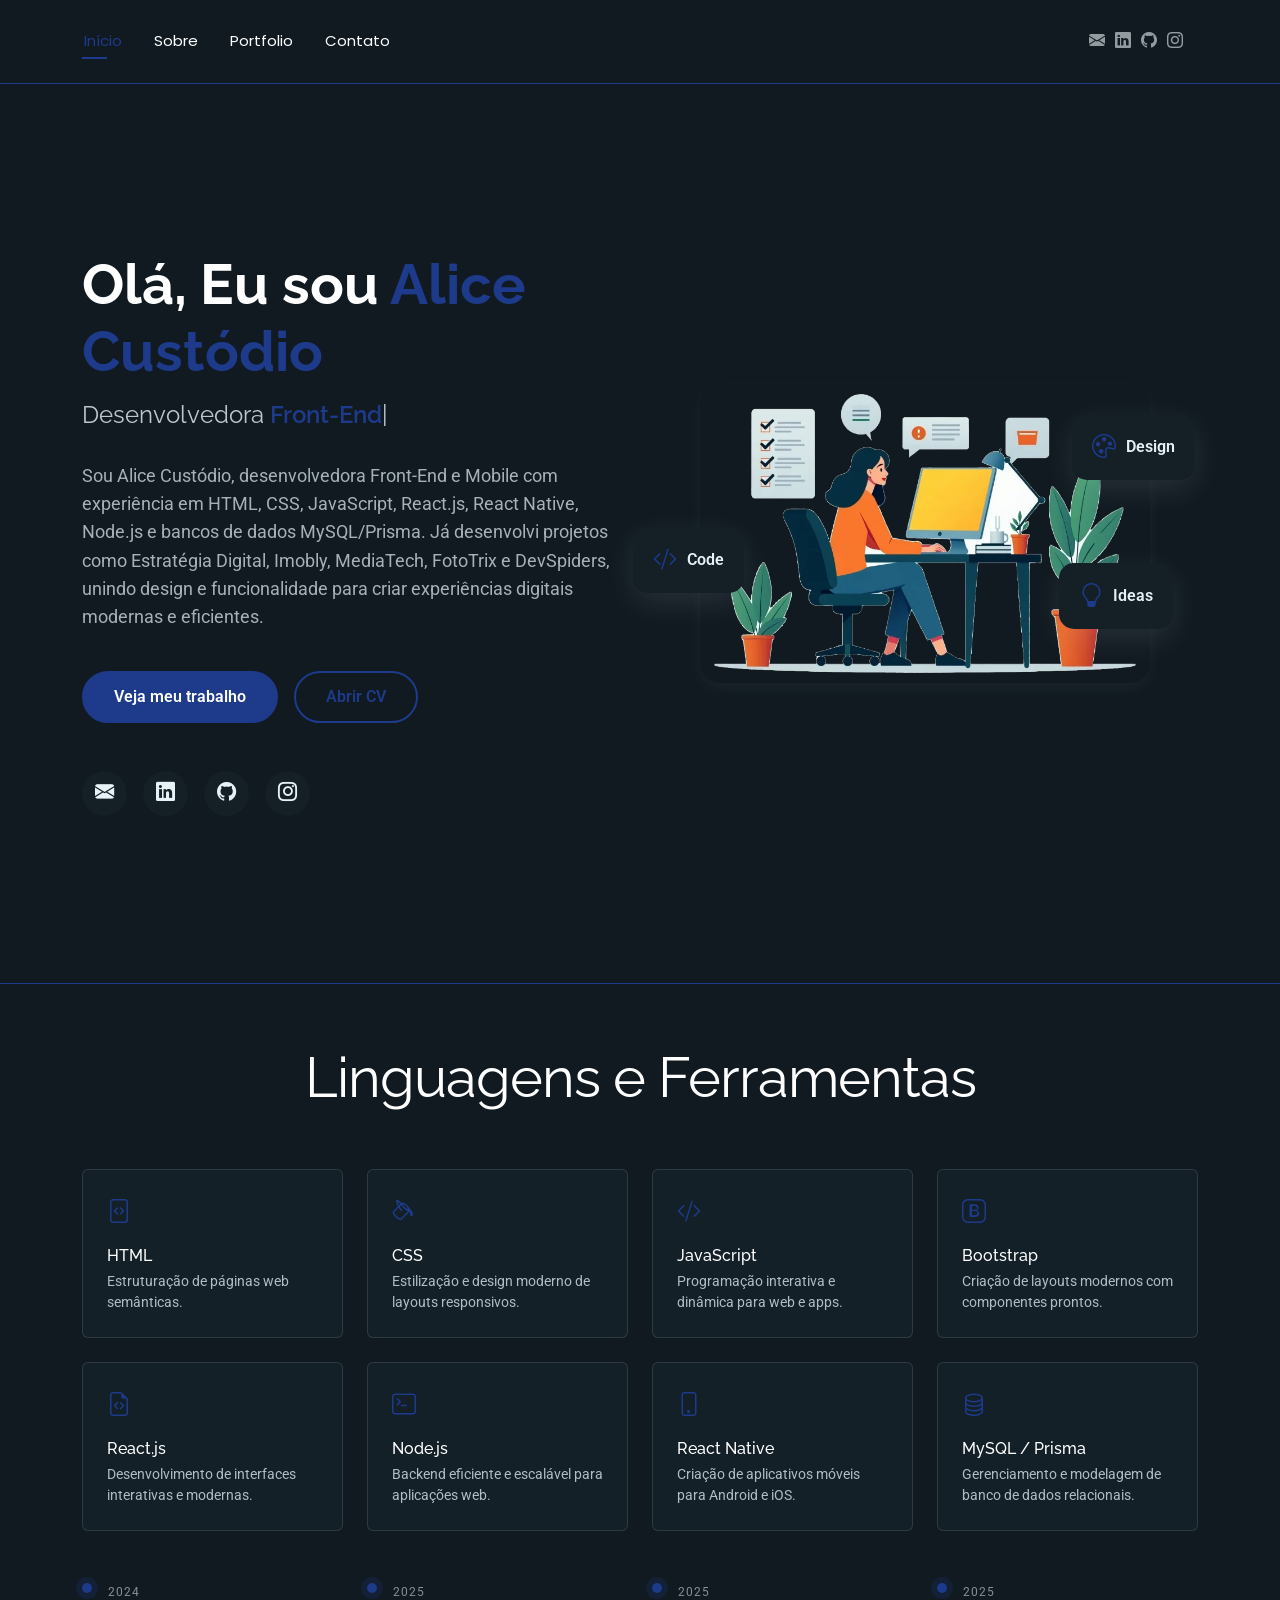
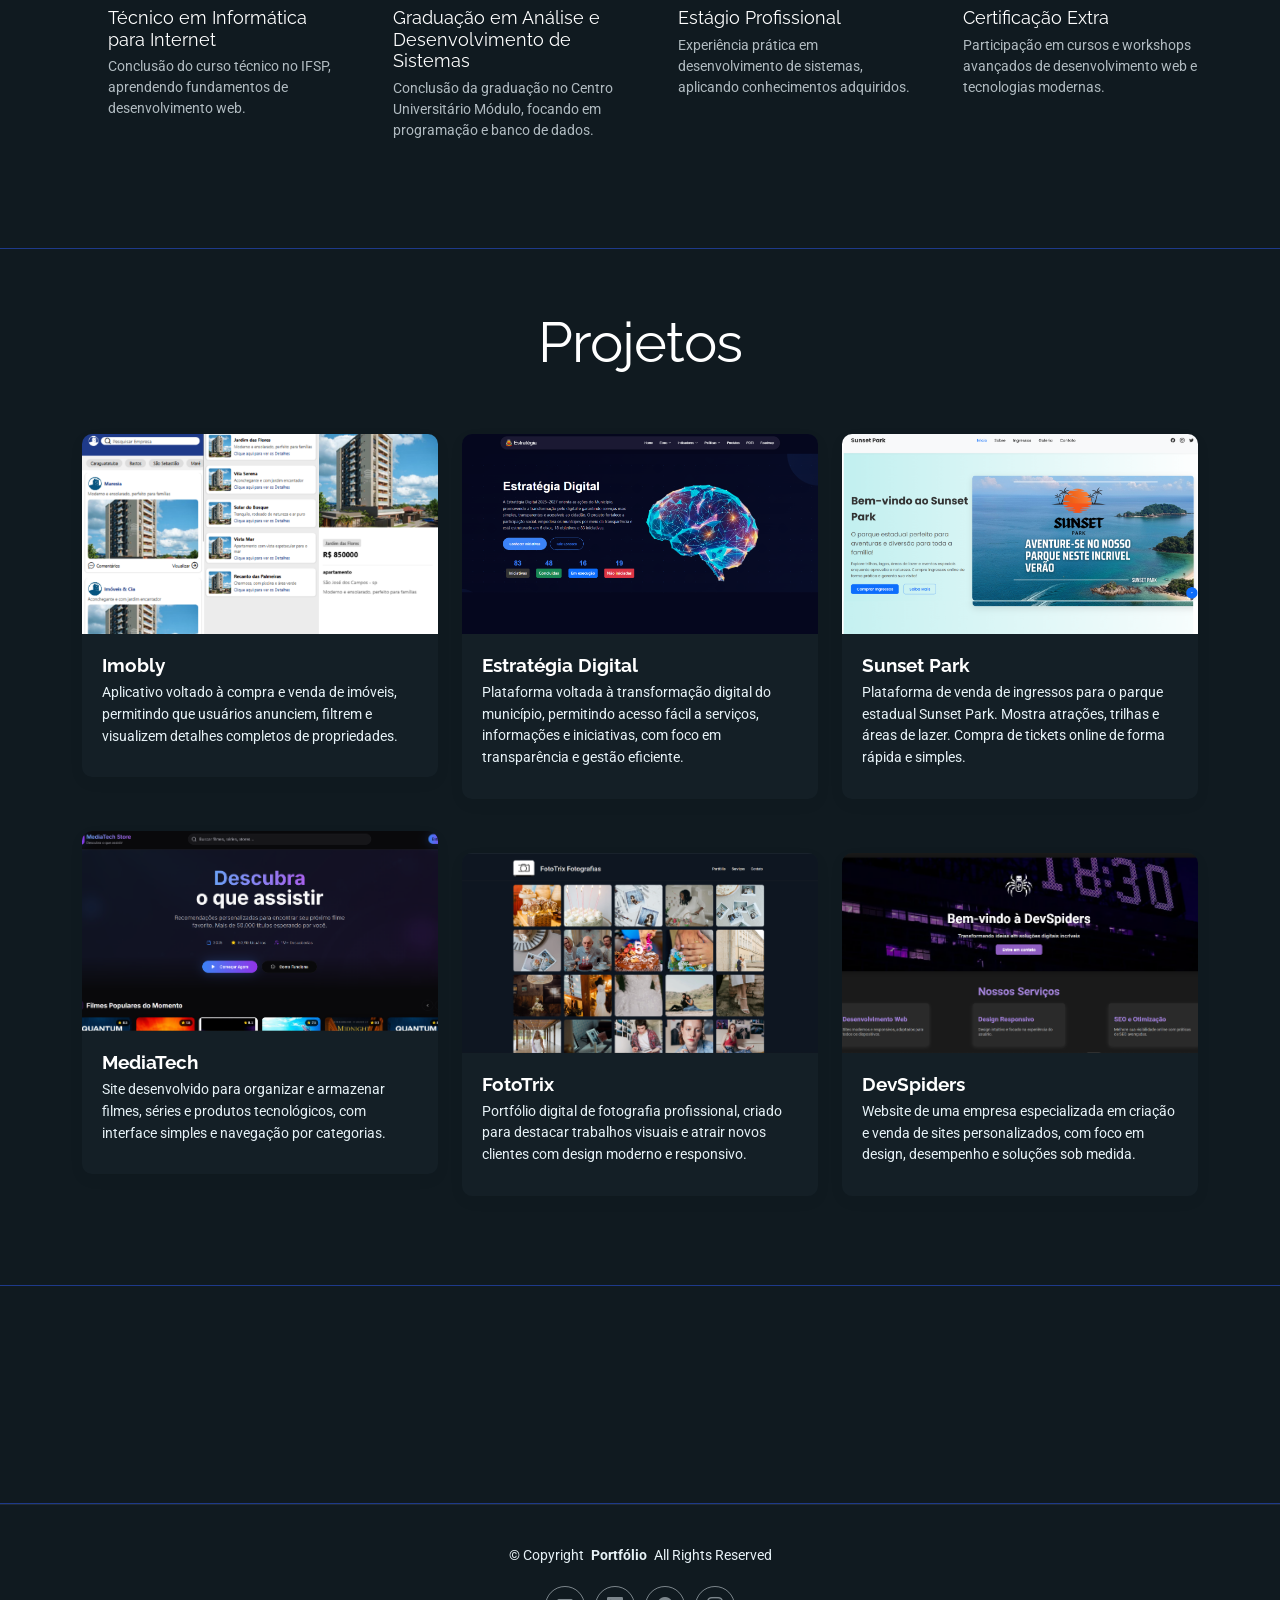
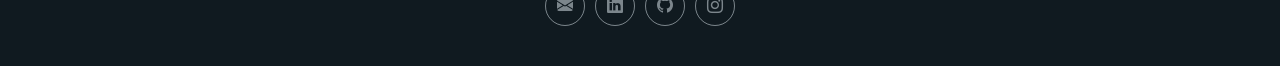
==== index.html @ 0952be9d "first commit portfolio" ====
<!DOCTYPE html>
<html lang="en">

<head>
  <meta charset="utf-8">
  <meta content="width=device-width, initial-scale=1.0" name="viewport">
  <title>Portfólio Alice</title>
  <meta name="description" content="">
  <meta name="keywords" content="">

  <!-- Favicons -->
  <link href="assets/img/favicon.png" rel="icon">

  <!-- Fonts -->
  <link href="https://fonts.googleapis.com" rel="preconnect">
  <link href="https://fonts.gstatic.com" rel="preconnect" crossorigin>
  <link
    href="https://fonts.googleapis.com/css2?family=Roboto:ital,wght@0,100;0,300;0,400;0,500;0,700;0,900;1,100;1,300;1,400;1,500;1,700;1,900&family=Poppins:ital,wght@0,100;0,200;0,300;0,400;0,500;0,600;0,700;0,800;0,900;1,100;1,200;1,300;1,400;1,500;1,600;1,700;1,800;1,900&family=Raleway:ital,wght@0,100;0,200;0,300;0,400;0,500;0,600;0,700;0,800;0,900;1,100;1,200;1,300;1,400;1,500;1,600;1,700;1,800;1,900&display=swap"
    rel="stylesheet">

  <!-- Vendor CSS Files -->
  <link href="assets/vendor/bootstrap/css/bootstrap.min.css" rel="stylesheet">
  <link href="assets/vendor/bootstrap-icons/bootstrap-icons.css" rel="stylesheet">
  <link href="assets/vendor/aos/aos.css" rel="stylesheet">
  <link href="assets/vendor/swiper/swiper-bundle.min.css" rel="stylesheet">
  <link href="assets/vendor/glightbox/css/glightbox.min.css" rel="stylesheet">

  <!-- Main CSS File -->
  <link href="assets/css/main.css" rel="stylesheet">
</head>

<body class="index-page">

  <header id="header" class="header d-flex align-items-center light-background sticky-top">
    <div class="container position-relative d-flex align-items-center justify-content-between">

      <!-- <a href="index.html" class="logo d-flex align-items-center me-auto me-xl-0">
      <img src="assets/img/favicon.png" alt="">
    </a> -->

      <nav id="navmenu" class="navmenu">
        <ul>
          <li><a href="#hero" class="active">Início</a></li>
          <li><a href="#about">Sobre</a></li>
          <li><a href="#portfolio">Portfolio</a></li>
          <li><a href="#contact">Contato</a></li>
        </ul>
        <i class="mobile-nav-toggle d-xl-none bi bi-list"></i>
      </nav>

      <div class="header-social-links">
        <a href="mailto:alicecustodio1908@gmail.com"><i class="bi bi-envelope-fill"></i></a>
        <a href="https://www.linkedin.com/in/alice-cust%C3%B3dio-79a3a3278/"><i class="bi bi-linkedin"></i></a>
        <a href="https://github.com/alicecustodiodecarvalho"><i class="bi bi-github"></i></a>
        <a href="#"><i class="bi bi-instagram"></i></a>
      </div>

    </div>
  </header>

  <main class="main">

    <!-- Hero Section -->
    <section id="hero" class="hero section">

      <div class="container" data-aos="fade-up" data-aos-delay="100">

        <div class="row gy-4 align-items-center">
          <div class="col-lg-6 order-2 order-lg-1">
            <div class="hero-content">
              <h1 data-aos="fade-up" data-aos-delay="200">Olá, Eu sou <span class="highlight">Alice Custódio</span></h1>
              <h2 data-aos="fade-up" data-aos-delay="300">Desenvolvedora <span class="typed"
                  data-typed-items="Front-End, Mobile, Web"></span></h2>
              <p data-aos="fade-up" data-aos-delay="400">Sou Alice Custódio, desenvolvedora Front-End e Mobile com experiência em HTML, CSS, JavaScript, React.js, React Native, Node.js e bancos de dados MySQL/Prisma. Já desenvolvi projetos como Estratégia Digital, Imobly, MediaTech, FotoTrix e DevSpiders, unindo design e funcionalidade para criar experiências digitais modernas e eficientes.</p>
              <div class="hero-actions" data-aos="fade-up" data-aos-delay="500">
                <a href="#portfolio" class="btn btn-primary">Veja meu trabalho</a>
                <a href="assets/files/Alice Custódio - CV .pdf" download class="btn btn-outline">Abrir CV</a>
              </div>
              <div class="social-links" data-aos="fade-up" data-aos-delay="600">
                <a href="mailto:alicecustodio1908@gmail.com"><i class="bi bi-envelope-fill"></i></a>
                <a href="https://www.linkedin.com/in/alice-cust%C3%B3dio-79a3a3278/"><i class="bi bi-linkedin"></i></a>
                <a href="https://github.com/alicecustodiodecarvalho"><i class="bi bi-github"></i></a>
                <a href="#"><i class="bi bi-instagram"></i></a>
              </div>
            </div>
          </div>
          <div class="col-lg-6 order-1 order-lg-2">
            <div class="hero-image" data-aos="zoom-in" data-aos-delay="300">
              <div class="image-wrapper">
                <img src="assets/img/profile/illustration-15.webp" alt="Sarah Mitchell" class="img-fluid">
                <div class="floating-elements">
                  <div class="floating-card design" data-aos="fade-left" data-aos-delay="700">
                    <i class="bi bi-palette"></i>
                    <span>Design</span>
                  </div>
                  <div class="floating-card code" data-aos="fade-right" data-aos-delay="800">
                    <i class="bi bi-code-slash"></i>
                    <span>Code</span>
                  </div>
                  <div class="floating-card creativity" data-aos="fade-up" data-aos-delay="900">
                    <i class="bi bi-lightbulb"></i>
                    <span>Ideas</span>
                  </div>
                </div>
              </div>
            </div>
          </div>
        </div>

      </div>

    </section>
    <!-- /Hero Section -->

    <!-- About Section -->
    <section id="about" class="about section">

      <!-- Section Title -->
      <div class="container section-title" data-aos="fade-up">
        <h2>Linguagens e Ferramentas</h2>
      </div><!-- End Section Title -->

      <div class="container" data-aos="fade-up" data-aos-delay="100">

        <!-- Skills Grid -->
        <div class="mb-5">
          <div class="row g-4">
            <!-- Card 1 -->
            <div class="col-6 col-md-4 col-lg-3" data-aos="fade-up" data-aos-delay="120">
              <div class="skill-item">
                <i class="bi bi-file-code"></i>
                <h3>HTML</h3>
                <p>Estruturação de páginas web semânticas.</p>
              </div>
            </div>
            <!-- Card 2 -->
            <div class="col-6 col-md-4 col-lg-3" data-aos="fade-up" data-aos-delay="180">
              <div class="skill-item">
                <i class="bi bi-paint-bucket"></i>
                <h3>CSS</h3>
                <p>Estilização e design moderno de layouts responsivos.</p>
              </div>
            </div>
            <!-- Card 3 -->
            <div class="col-6 col-md-4 col-lg-3" data-aos="fade-up" data-aos-delay="240">
              <div class="skill-item">
                <i class="bi bi-code-slash"></i>
                <h3>JavaScript</h3>
                <p>Programação interativa e dinâmica para web e apps.</p>
              </div>
            </div>
            <!-- Card 4 -->
            <div class="col-6 col-md-4 col-lg-3" data-aos="fade-up" data-aos-delay="300">
              <div class="skill-item">
                <i class="bi bi-bootstrap"></i>
                <h3>Bootstrap</h3>
                <p>Criação de layouts modernos com componentes prontos.</p>
              </div>
            </div>
            <!-- Card 5 -->
            <div class="col-6 col-md-4 col-lg-3" data-aos="fade-up" data-aos-delay="360">
              <div class="skill-item">
                <i class="bi bi-file-earmark-code"></i>
                <h3>React.js</h3>
                <p>Desenvolvimento de interfaces interativas e modernas.</p>
              </div>
            </div>
            <!-- Card 6 -->
            <div class="col-6 col-md-4 col-lg-3" data-aos="fade-up" data-aos-delay="420">
              <div class="skill-item">
                <i class="bi bi-terminal"></i>
                <h3>Node.js</h3>
                <p>Backend eficiente e escalável para aplicações web.</p>
              </div>
            </div>
            <!-- Card 7 -->
            <div class="col-6 col-md-4 col-lg-3" data-aos="fade-up" data-aos-delay="480">
              <div class="skill-item">
                <i class="bi bi-phone"></i>
                <h3>React Native</h3>
                <p>Criação de aplicativos móveis para Android e iOS.</p>
              </div>
            </div>
            <!-- Card 8 -->
            <div class="col-6 col-md-4 col-lg-3" data-aos="fade-up" data-aos-delay="540">
              <div class="skill-item">
                <i class="bi bi-database"></i>
                <h3>MySQL / Prisma</h3>
                <p>Gerenciamento e modelagem de banco de dados relacionais.</p>
              </div>
            </div>
          </div>
        </div>
        <!-- End Skills Grid -->

        <!-- Journey Timeline -->
        <div class="mb-5">
          <div class="row g-4">
            <div class="col-md-6 col-lg-3" data-aos="fade-up" data-aos-delay="120">
              <article class="timeline-item">
                <span class="dot"></span>
                <time>2024</time>
                <h4>Técnico em Informática para Internet</h4>
                <p>Conclusão do curso técnico no IFSP, aprendendo fundamentos de desenvolvimento web.</p>
              </article>
            </div>
            <div class="col-md-6 col-lg-3" data-aos="fade-up" data-aos-delay="180">
              <article class="timeline-item">
                <span class="dot"></span>
                <time>2025</time>
                <h4>Graduação em Análise e Desenvolvimento de Sistemas</h4>
                <p>Conclusão da graduação no Centro Universitário Módulo, focando em programação e banco de dados.</p>
              </article>
            </div>
            <div class="col-md-6 col-lg-3" data-aos="fade-up" data-aos-delay="240">
              <article class="timeline-item">
                <span class="dot"></span>
                <time>2025</time>
                <h4>Estágio Profissional</h4>
                <p>Experiência prática em desenvolvimento de sistemas, aplicando conhecimentos adquiridos.</p>
              </article>
            </div>
            <div class="col-md-6 col-lg-3" data-aos="fade-up" data-aos-delay="300">
              <article class="timeline-item">
                <span class="dot"></span>
                <time>2025</time>
                <h4>Certificação Extra</h4>
                <p>Participação em cursos e workshops avançados de desenvolvimento web e tecnologias modernas.</p>
              </article>
            </div>
          </div>
        </div>
        <!-- End Journey Timeline -->


      </div>

    </section>
    <!-- /About Section -->

    <!-- Portfolio Section -->
    <section id="portfolio" class="portfolio section">

      <!-- Section Title -->
      <div class="container section-title" data-aos="fade-up">
        <h2>Projetos</h2>
      </div>
      <!-- End Section Title -->

      <div class="container" data-aos="fade-up" data-aos-delay="100">

        <div class="isotope-layout" data-default-filter="*" data-layout="masonry" data-sort="original-order">

          <div class="row gy-4 isotope-container" data-aos="fade-up" data-aos-delay="300">
            <div class="col-lg-4 col-md-6 portfolio-item isotope-item filter-strategy">
              <div class="portfolio-card">
                <div class="portfolio-img">
                  <img src="assets/img/projeto1/home2.png" alt="Portfolio Item" class="img-fluid">
                  <div class="portfolio-overlay">

                    <a href="assets/img/projeto1/home.png" class="glightbox portfolio-lightbox" data-gallery="projeto-1">
                      <i class="bi bi-plus"></i>
                    </a>

                    <a href="assets/img/projeto1/catalogo.png" class="glightbox portfolio-lightbox" data-gallery="projeto-1"></a>
                    <a href="assets/img/projeto1/pesquisar-empresa.png" class="glightbox portfolio-lightbox" data-gallery="projeto-1"></a>
                    <a href="assets/img/projeto1/comentarios.png" class="glightbox portfolio-lightbox" data-gallery="projeto-1"></a>
                    <a href="assets/img/projeto1/coments.png" class="glightbox portfolio-lightbox" data-gallery="projeto-1"></a>
                    <a href="assets/img/projeto1/detalhes-do-imovel.png" class="glightbox portfolio-lightbox" data-gallery="projeto-1"></a>
                    <a href="assets/img/projeto1/editar-dados.png" class="glightbox portfolio-lightbox" data-gallery="projeto-1"></a>
                    <a href="assets/img/projeto1/falar-com-a-empresa.png" class="glightbox portfolio-lightbox" data-gallery="projeto-1"></a>
                    <a href="assets/img/projeto1/imoveis-da-empresa.png" class="glightbox portfolio-lightbox" data-gallery="projeto-1"></a>
                    <a href="assets/img/projeto1/perfil.png" class="glightbox portfolio-lightbox" data-gallery="projeto-1"></a>

                    <a href="https://github.com/CarlosViniciusSantos/imobly" class="portfolio-details-link" target="_blank"><i class="bi bi-link"></i></a>
                  </div>
                </div>
                <div class="portfolio-info">
                  <h4>Imobly</h4>
                  <p>Aplicativo voltado à compra e venda de imóveis, permitindo que usuários anunciem, filtrem e visualizem detalhes completos de propriedades.</p>
                </div>
              </div>
            </div>

            <div class="col-lg-4 col-md-6 portfolio-item isotope-item filter-finance">
              <div class="portfolio-card">
                <div class="portfolio-img">
                  <img src="assets/img/projeto2/estrategia.png" alt="Portfolio Item" class="img-fluid">
                  <div class="portfolio-overlay">

                    <a href="assets/img/projeto2/estrategia.png" class="glightbox portfolio-lightbox" data-gallery="projeto-2"><i class="bi bi-plus"></i></a>

                    <a href="assets/img/projeto2/estrategia1.png" class="glightbox portfolio-lightbox" data-gallery="projeto-2"></a>
                    <a href="assets/img/projeto2/estrategia2.png" class="glightbox portfolio-lightbox" data-gallery="projeto-2"></a>
                    <a href="assets/img/projeto2/estrategia3.png" class="glightbox portfolio-lightbox" data-gallery="projeto-2"></a>
                    <a href="assets/img/projeto2/estrategia4.png" class="glightbox portfolio-lightbox" data-gallery="projeto-2"></a>
                    <a href="assets/img/projeto2/estrategia5.png" class="glightbox portfolio-lightbox" data-gallery="projeto-2"></a>
                    <a href="assets/img/projeto2/estrategia6.png" class="glightbox portfolio-lightbox" data-gallery="projeto-2"></a>

                    <a href="#" class="portfolio-details-link"><i class="bi bi-link"></i></a>
                  </div>
                </div>
                <div class="portfolio-info">
                  <h4>Estratégia Digital</h4>
                  <p>Plataforma voltada à transformação digital do município, permitindo acesso fácil a serviços, informações e iniciativas, com foco em transparência e gestão eficiente.</p>
                </div>
              </div>
            </div>

            <div class="col-lg-4 col-md-6 portfolio-item isotope-item filter-finance">
              <div class="portfolio-card">
                <div class="portfolio-img">
                  <img src="assets/img/projeto6/sunset.PNG" alt="Portfolio Item" class="img-fluid">
                  <div class="portfolio-overlay">

                    <a href="assets/img/projeto6/sunset.PNG" class="glightbox portfolio-lightbox" data-gallery="projeto-6"><i class="bi bi-plus"></i></a>

                    <a href="assets/img/projeto6/sunset1.PNG" class="glightbox portfolio-lightbox" data-gallery="projeto-6"></a>
                    <a href="assets/img/projeto6/sunset2.PNG" class="glightbox portfolio-lightbox" data-gallery="projeto-6"></a>
                    <a href="assets/img/projeto6/sunset3.PNG" class="glightbox portfolio-lightbox" data-gallery="projeto-6"></a>
                    <a href="assets/img/projeto6/sunset4.PNG" class="glightbox portfolio-lightbox" data-gallery="projeto-6"></a>
                      
                    <a href="https://alicecustodiodecarvalho.github.io/sunset-park/" class="portfolio-details-link" target="_blank"><i class="bi bi-link"></i></a>
                  </div>
                </div>
                <div class="portfolio-info">
                  <h4>Sunset Park</h4>
                  <p>Plataforma de venda de ingressos para o parque estadual Sunset Park. Mostra atrações, trilhas e áreas de lazer. Compra de tickets online de forma rápida e simples.</p>
                </div>
              </div>
            </div>

            <div class="col-lg-4 col-md-6 portfolio-item isotope-item filter-operations">
              <div class="portfolio-card">
                <div class="portfolio-img">
                  <img src="assets/img/projeto3/mediatech.png" alt="Portfolio Item" class="img-fluid">
                  <div class="portfolio-overlay">

                    <a href="assets/img/projeto3/mediatech.png" class="glightbox portfolio-lightbox"
                      data-gallery="projeto-3"><i class="bi bi-plus"></i></a>

                    <a href="assets/img/projeto3/mediatech1.png" class="glightbox portfolio-lightbox" data-gallery="projeto-3"></a>
                    <a href="assets/img/projeto3/mediatech2.png" class="glightbox portfolio-lightbox" data-gallery="projeto-3"></a>
                    <a href="assets/img/projeto3/mediatech3.png" class="glightbox portfolio-lightbox" data-gallery="projeto-3"></a>

                    <a href="https://github.com/MediaTech-Proj/PROJETO-_CSM" class="portfolio-details-link" target="_blank"><i class="bi bi-link"></i></a>
                  </div>
                </div>
                <div class="portfolio-info">
                  <h4>MediaTech</h4>
                  <p>Site desenvolvido para organizar e armazenar filmes, séries e produtos tecnológicos, com interface simples e navegação por categorias.</p>
                </div>
              </div>
            </div>

            <div class="col-lg-4 col-md-6 portfolio-item isotope-item filter-technology">
              <div class="portfolio-card">
                <div class="portfolio-img">
                  <img src="assets/img/projeto4/fototrix.png" alt="Portfolio Item" class="img-fluid">
                  <div class="portfolio-overlay">

                    <a href="assets/img/projeto4/fototrix.png" class="glightbox portfolio-lightbox"
                      data-gallery="projeto-4"><i class="bi bi-plus"></i></a>

                    <a href="assets/img/projeto4/fototrix1.png" class="glightbox portfolio-lightbox" data-gallery="projeto-4"></a>
                    <a href="assets/img/projeto4/fototrix2.png" class="glightbox portfolio-lightbox" data-gallery="projeto-4"></a>
                    <a href="assets/img/projeto4/fototrix3.png" class="glightbox portfolio-lightbox" data-gallery="projeto-4"></a>
                    <a href="assets/img/projeto4/fototrix4.png" class="glightbox portfolio-lightbox" data-gallery="projeto-4"></a>
                    <a href="assets/img/projeto4/fototrix5.png" class="glightbox portfolio-lightbox" data-gallery="projeto-4"></a>

                    <a href="https://alicecustodiodecarvalho.github.io/fotoTrix-portfolio/" class="portfolio-details-link" target="_blank">
                      <i class="bi bi-link"></i>
                    </a>
                  </div>
                </div>
                <div class="portfolio-info">
                  <h4>FotoTrix</h4>
                  <p>Portfólio digital de fotografia profissional, criado para destacar trabalhos visuais e atrair novos clientes com design moderno e responsivo.</p>
                </div>
              </div>
            </div>

            <div class="col-lg-4 col-md-6 portfolio-item isotope-item filter-strategy">
              <div class="portfolio-card">
                <div class="portfolio-img">
                  <img src="assets/img/projeto5/devspiders.png" alt="Portfolio Item" class="img-fluid">
                  <div class="portfolio-overlay">

                    <a href="assets/img/projeto5/devspiders.png" class="glightbox portfolio-lightbox" data-gallery="projeto-5"><i class="bi bi-plus"></i></a>

                    <a href="assets/img/projeto5/devspiders1.png" class="glightbox portfolio-lightbox" data-gallery="projeto-5"></a>
                    <a href="assets/img/projeto5/devspiders2.png" class="glightbox portfolio-lightbox" data-gallery="projeto-5"></a>
                    <a href="assets/img/projeto5/devspiders3.png" class="glightbox portfolio-lightbox" data-gallery="projeto-5"></a>

                    <a href="https://devspiders.netlify.app/" class="portfolio-details-link" target="_blank"><i class="bi bi-link"></i></a>
                  </div>
                </div>
                <div class="portfolio-info">
                  <h4>DevSpiders</h4>
                  <p>Website de uma empresa especializada em criação e venda de sites personalizados, com foco em design, desempenho e soluções sob medida.</p>
                </div>
              </div>
            </div>
            
          </div>
          <!-- End Portfolio Items Container -->

        </div>

      </div>

    </section>
    <!-- /Portfolio Section -->

    <!-- Contact Section -->
    <section id="contact" class="contact section">
      <div class="container text-center" data-aos="fade-up">
        <h2>Contato</h2>
        <div class="contact-line mt-4">
          <a href="mailto:alicecustodio1908@gmail.com" class="contact-item">
            <i class="bi bi-envelope"></i> alicecustodio1908@gmail.com
          </a>
          <a href="https://www.linkedin.com/in/alice-cust%C3%B3dio-79a3a3278/" target="_blank" class="contact-item">
            <i class="bi bi-linkedin"></i> Alice Custódio
          </a>
          <a href="https://github.com/alicecustodiodecarvalho" target="_blank" class="contact-item">
            <i class="bi bi-github"></i> alicecustodiodecarvalho
          </a>
        </div>
      </div>
    </section>

  </main>

  <footer id="footer" class="footer">

    <div class="container">
      <div class="copyright text-center ">
        <p>© <span>Copyright</span> <strong class="px-1 sitename">Portfólio</strong> <span>All Rights Reserved<br></span>
        </p>
      </div>
      <div class="social-links d-flex justify-content-center">
        <a href="mailto:alicecustodio1908@gmail.com"><i class="bi bi-envelope-fill"></i></a>
        <a href="https://www.linkedin.com/in/alice-cust%C3%B3dio-79a3a3278/"><i class="bi bi-linkedin"></i></a>
        <a href="https://github.com/alicecustodiodecarvalho"><i class="bi bi-github"></i></a>
        <a href="#"><i class="bi bi-instagram"></i></a>
      </div>
    </div>

  </footer>

  <!-- Scroll Top -->
  <a href="#" id="scroll-top" class="scroll-top d-flex align-items-center justify-content-center"><i
      class="bi bi-arrow-up-short"></i></a>

  <!-- Preloader -->
  <div id="preloader"></div>

  <!-- Vendor JS Files -->
  <script src="assets/vendor/bootstrap/js/bootstrap.bundle.min.js"></script>
  <script src="assets/vendor/php-email-form/validate.js"></script>
  <script src="assets/vendor/aos/aos.js"></script>
  <script src="assets/vendor/typed.js/typed.umd.js"></script>
  <script src="assets/vendor/waypoints/noframework.waypoints.js"></script>
  <script src="assets/vendor/purecounter/purecounter_vanilla.js"></script>
  <script src="assets/vendor/swiper/swiper-bundle.min.js"></script>
  <script src="assets/vendor/imagesloaded/imagesloaded.pkgd.min.js"></script>
  <script src="assets/vendor/isotope-layout/isotope.pkgd.min.js"></script>
  <script src="assets/vendor/glightbox/js/glightbox.min.js"></script>

  <!-- Main JS File -->
  <script src="assets/js/main.js"></script>

</body>

</html>
---- assets/css/main.css ----
/* Fonts */
:root {
  --default-font: "Roboto",  system-ui, -apple-system, "Segoe UI", Roboto, "Helvetica Neue", Arial, "Noto Sans", "Liberation Sans", sans-serif, "Apple Color Emoji", "Segoe UI Emoji", "Segoe UI Symbol", "Noto Color Emoji";
  --heading-font: "Raleway",  sans-serif;
  --nav-font: "Poppins",  sans-serif;
}

/* Global Colors - The following color variables are used throughout the website. Updating them here will change the color scheme of the entire website */
:root { 
  --background-color: #101a20; /* Background color for the entire website, including individual sections */
  --default-color: #e7f2f7; /* Default color used for the majority of the text content across the entire website */
  --heading-color: #ffffff; /* Color for headings, subheadings and title throughout the website */
  --accent-color: #1E3A8A; /* Accent color that represents your brand on the website. It's used for buttons, links, and other elements that need to stand out */
  --surface-color: #141f26; /* The surface color is used as a background of boxed elements within sections, such as cards, icon boxes, or other elements that require a visual separation from the global background. */
  --contrast-color: #ffffff; /* Contrast color for text, ensuring readability against backgrounds of accent, heading, or default colors. */
}

/* Nav Menu Colors - The following color variables are used specifically for the navigation menu. They are separate from the global colors to allow for more customization options */
:root {
  --nav-color: #ffffff;  /* The default color of the main navmenu links */
  --nav-hover-color: #1E3A8A; /* Applied to main navmenu links when they are hovered over or active */
  --nav-mobile-background-color: #213642; /* Used as the background color for mobile navigation menu */
  --nav-dropdown-background-color: #051117; /* Used as the background color for dropdown items that appear when hovering over primary navigation items */
  --nav-dropdown-color: #e7f2f7; /* Used for navigation links of the dropdown items in the navigation menu. */
  --nav-dropdown-hover-color: #1E3A8A; /* Similar to --nav-hover-color, this color is applied to dropdown navigation links when they are hovered over. */
}

/* Color Presets - These classes override global colors when applied to any section or element, providing reuse of the sam color scheme. */

.light-background {
  --background-color: #142027;
  --surface-color: #325264;
}

.dark-background {
  --background-color: #0b1419;
  --default-color: #ffffff;
  --heading-color: #ffffff;
  --surface-color: #252525;
  --contrast-color: #ffffff;
}

/* Smooth scroll */
:root {
  scroll-behavior: smooth;
}

/*--------------------------------------------------------------
# General Styling & Shared Classes
--------------------------------------------------------------*/
body {
  color: var(--default-color);
  background-color: var(--background-color);
  font-family: var(--default-font);
}

a {
  color: var(--accent-color);
  text-decoration: none;
  transition: 0.3s;
}

a:hover {
  color: color-mix(in srgb, var(--accent-color), transparent 25%);
  text-decoration: none;
}

h1,
h2,
h3,
h4,
h5,
h6 {
  color: var(--heading-color);
  font-family: var(--heading-font);
}

/* PHP Email Form Messages
------------------------------*/
.php-email-form .error-message {
  display: none;
  background: #df1529;
  color: #ffffff;
  text-align: left;
  padding: 15px;
  margin-bottom: 24px;
  font-weight: 600;
}

.php-email-form .sent-message {
  display: none;
  color: #ffffff;
  background: #059652;
  text-align: center;
  padding: 15px;
  margin-bottom: 24px;
  font-weight: 600;
}

.php-email-form .loading {
  display: none;
  background: var(--surface-color);
  text-align: center;
  padding: 15px;
  margin-bottom: 24px;
}

.php-email-form .loading:before {
  content: "";
  display: inline-block;
  border-radius: 50%;
  width: 24px;
  height: 24px;
  margin: 0 10px -6px 0;
  border: 3px solid var(--accent-color);
  border-top-color: var(--surface-color);
  animation: php-email-form-loading 1s linear infinite;
}

@keyframes php-email-form-loading {
  0% {
    transform: rotate(0deg);
  }

  100% {
    transform: rotate(360deg);
  }
}

/*--------------------------------------------------------------
# Global Header
--------------------------------------------------------------*/
.header {
  --background-color: rgba(255, 255, 255, 0);
  color: var(--default-color);
  background-color: var(--background-color);
  padding: 15px 0;
  transition: all 0.5s;
  z-index: 997;
  border-bottom: 1px solid #1E3A8A;
}

.header .logo {
  line-height: 1;
}

.header .logo img {
  max-height: 36px;
  margin-right: 8px;
}

.header .logo h1 {
  font-size: 32px;
  margin: 0;
  font-weight: 400;
  color: var(--heading-color);
}

.header .header-social-links {
  padding-right: 15px;
}

.header .header-social-links a {
  color: color-mix(in srgb, var(--default-color), transparent 40%);
  padding-left: 6px;
  display: inline-block;
  transition: 0.3s;
  font-size: 16px;
}

.header .header-social-links a:hover {
  color: var(--default-color);
}

.header .header-social-links a i {
  line-height: 0px;
}

@media (max-width: 1200px) {
  .header .logo {
    order: 1;
  }

  .header .header-social-links {
    order: 2;
  }

  .header .navmenu {
    order: 3;
  }
}

/* Global Header on Scroll
------------------------------*/
.scrolled .header {
  --background-color: rgba(16, 26, 32, 0.9);
}

/*--------------------------------------------------------------
# Navigation Menu
--------------------------------------------------------------*/
/* Desktop Navigation */
@media (min-width: 1200px) {
  .navmenu {
    padding: 0;
  }

  .navmenu ul {
    margin: 0;
    padding: 0;
    display: flex;
    list-style: none;
    align-items: center;
  }

  .navmenu li {
    position: relative;
  }

  .navmenu>ul>li {
    white-space: nowrap;
    padding: 15px 28px 15px 0;
  }

  .navmenu>ul>li:last-child {
    padding-right: 0;
  }

  .navmenu a,
  .navmenu a:focus {
    color: var(--nav-color);
    font-size: 15px;
    padding: 0 2px;
    font-family: var(--nav-font);
    font-weight: 400;
    display: flex;
    align-items: center;
    justify-content: space-between;
    white-space: nowrap;
    transition: 0.3s;
    position: relative;
  }

  .navmenu a i,
  .navmenu a:focus i {
    font-size: 12px;
    line-height: 0;
    margin-left: 5px;
    transition: 0.3s;
  }

  .navmenu>ul>li>a:before {
    content: "";
    position: absolute;
    height: 2px;
    bottom: -6px;
    left: 0;
    background-color: var(--nav-hover-color);
    visibility: hidden;
    width: 0px;
    transition: all 0.3s ease-in-out 0s;
  }

  .navmenu a:hover:before,
  .navmenu li:hover>a:before,
  .navmenu .active:before {
    visibility: visible;
    width: 25px;
  }

  .navmenu li:hover>a,
  .navmenu .active,
  .navmenu .active:focus {
    color: var(--nav-hover-color);
  }

  
}

/* Mobile Navigation */
@media (max-width: 1199px) {
  .mobile-nav-toggle {
    color: var(--nav-color);
    font-size: 28px;
    line-height: 0;
    margin-right: 10px;
    cursor: pointer;
    transition: color 0.3s;
  }

  .navmenu {
    padding: 0;
    z-index: 9997;
  }

  .navmenu ul {
    display: none;
    list-style: none;
    position: absolute;
    inset: 60px 20px 20px 20px;
    padding: 10px 0;
    margin: 0;
    border-radius: 6px;
    background-color: var(--nav-mobile-background-color);
    border: 1px solid color-mix(in srgb, var(--default-color), transparent 90%);
    box-shadow: none;
    overflow-y: auto;
    transition: 0.3s;
    z-index: 9998;
  }

  .navmenu a,
  .navmenu a:focus {
    color: var(--nav-dropdown-color);
    padding: 10px 20px;
    font-family: var(--nav-font);
    font-size: 17px;
    font-weight: 500;
    display: flex;
    align-items: center;
    justify-content: space-between;
    white-space: nowrap;
    transition: 0.3s;
  }

  .navmenu a i,
  .navmenu a:focus i {
    font-size: 12px;
    line-height: 0;
    margin-left: 5px;
    width: 30px;
    height: 30px;
    display: flex;
    align-items: center;
    justify-content: center;
    border-radius: 50%;
    transition: 0.3s;
    background-color: color-mix(in srgb, var(--accent-color), transparent 90%);
  }

  .navmenu a i:hover,
  .navmenu a:focus i:hover {
    background-color: var(--accent-color);
    color: var(--contrast-color);
  }

  .navmenu a:hover,
  .navmenu .active,
  .navmenu .active:focus {
    color: var(--nav-dropdown-hover-color);
  }

  .navmenu .active i,
  .navmenu .active:focus i {
    background-color: var(--accent-color);
    color: var(--contrast-color);
    transform: rotate(180deg);
  }

  .navmenu .dropdown ul {
    position: static;
    display: none;
    z-index: 99;
    padding: 10px 0;
    margin: 10px 20px;
    background-color: var(--nav-dropdown-background-color);
    transition: all 0.5s ease-in-out;
  }

  .navmenu .dropdown ul ul {
    background-color: rgba(33, 37, 41, 0.1);
  }

  .navmenu .dropdown>.dropdown-active {
    display: block;
    background-color: rgba(33, 37, 41, 0.03);
  }

  .mobile-nav-active {
    overflow: hidden;
  }

  .mobile-nav-active .mobile-nav-toggle {
    color: #fff;
    position: absolute;
    font-size: 32px;
    top: 15px;
    right: 15px;
    margin-right: 0;
    z-index: 9999;
  }

  .mobile-nav-active .navmenu {
    position: fixed;
    overflow: hidden;
    inset: 0;
    background: rgba(33, 37, 41, 0.8);
    transition: 0.3s;
  }

  .mobile-nav-active .navmenu>ul {
    display: block;
  }
}

/*--------------------------------------------------------------
# Global Footer
--------------------------------------------------------------*/
.footer {
  color: var(--default-color);
  background-color: var(--background-color);
  font-size: 14px;
  padding: 40px 0;
  position: relative;
  border-top: 1px solid color-mix(in srgb, var(--default-color), transparent 92%);
}

.footer .copyright p {
  margin-bottom: 0;
}

.footer .social-links {
  margin-top: 20px;
}

.footer .social-links a {
  display: flex;
  align-items: center;
  justify-content: center;
  width: 40px;
  height: 40px;
  border-radius: 50%;
  border: 1px solid color-mix(in srgb, var(--default-color), transparent 50%);
  font-size: 16px;
  color: color-mix(in srgb, var(--default-color), transparent 50%);
  margin: 0 5px;
  transition: 0.3s;
}

.footer .social-links a:hover {
  color: var(--accent-color);
  border-color: var(--accent-color);
}

.footer .credits {
  margin-top: 10px;
  font-size: 13px;
  text-align: center;
}

/*--------------------------------------------------------------
# Preloader
--------------------------------------------------------------*/
#preloader {
  position: fixed;
  inset: 0;
  z-index: 9999;
  overflow: hidden;
  background-color: var(--background-color);
  transition: all 0.6s ease-out;
  width: 100%;
  height: 100vh;
}

#preloader:before,
#preloader:after {
  content: "";
  position: absolute;
  border: 4px solid var(--accent-color);
  border-radius: 50%;
  animation: animate-preloader 2s cubic-bezier(0, 0.2, 0.8, 1) infinite;
}

#preloader:after {
  animation-delay: -0.5s;
}

@keyframes animate-preloader {
  0% {
    width: 10px;
    height: 10px;
    top: calc(50% - 5px);
    left: calc(50% - 5px);
    opacity: 1;
  }

  100% {
    width: 72px;
    height: 72px;
    top: calc(50% - 36px);
    left: calc(50% - 36px);
    opacity: 0;
  }
}

/*--------------------------------------------------------------
# Scroll Top Button
--------------------------------------------------------------*/
.scroll-top {
  position: fixed;
  visibility: hidden;
  opacity: 0;
  right: 15px;
  bottom: -15px;
  z-index: 99999;
  background-color: var(--accent-color);
  width: 44px;
  height: 44px;
  border-radius: 50px;
  transition: all 0.4s;
}

.scroll-top i {
  font-size: 24px;
  color: var(--contrast-color);
  line-height: 0;
}

.scroll-top:hover {
  background-color: color-mix(in srgb, var(--accent-color), transparent 20%);
  color: var(--contrast-color);
}

.scroll-top.active {
  visibility: visible;
  opacity: 1;
  bottom: 15px;
}

/*--------------------------------------------------------------
# Disable aos animation delay on mobile devices
--------------------------------------------------------------*/
@media screen and (max-width: 768px) {
  [data-aos-delay] {
    transition-delay: 0 !important;
  }
}

/*--------------------------------------------------------------
# Global Page Titles & Breadcrumbs
--------------------------------------------------------------*/
.page-title {
  color: var(--default-color);
  background-color: var(--background-color);
  position: relative;
}

.page-title .heading {
  padding: 80px 0;
  border-top: 1px solid color-mix(in srgb, var(--default-color), transparent 90%);
}

.page-title .heading h1 {
  font-size: 38px;
  font-weight: 700;
}

.page-title nav {
  background-color: color-mix(in srgb, var(--default-color), transparent 96%);
  padding: 20px 0;
}

.page-title nav ol {
  display: flex;
  flex-wrap: wrap;
  list-style: none;
  padding: 0;
  margin: 0;
  font-size: 16px;
  font-weight: 400;
}

.page-title nav ol li+li {
  padding-left: 10px;
}

.page-title nav ol li+li::before {
  content: "/";
  display: inline-block;
  padding-right: 10px;
  color: color-mix(in srgb, var(--default-color), transparent 70%);
}

/*--------------------------------------------------------------
# Global Sections
--------------------------------------------------------------*/
section,
.section {
  color: var(--default-color);
  background-color: var(--background-color);
  padding: 60px 0;
  scroll-margin-top: 100px;
  overflow: clip;
}

@media (max-width: 1199px) {

  section,
  .section {
    scroll-margin-top: 66px;
  }
}

/*--------------------------------------------------------------
# Global Section Titles
--------------------------------------------------------------*/
.section-title {
  text-align: center;
  padding-bottom: 50px;
  position: relative;
}

.section-title h2 {
  font-size: 3.5rem;
  font-weight: 400;
  line-height: 1.2;
  color: var(--heading-color);
  letter-spacing: -1px;
}

@media (max-width: 768px) {
  .section-title h2 {
    font-size: 2.5rem;
  }
}

/*--------------------------------------------------------------
# Hero Section
--------------------------------------------------------------*/
.hero {
  padding: 80px 0;
  min-height: 100vh;
  display: flex;
  align-items: center;
}

.hero .hero-content h1 {
  font-size: 3.5rem;
  font-weight: 700;
  margin-bottom: 1rem;
  line-height: 1.2;
}

.hero .hero-content h1 .highlight {
  color: var(--accent-color);
  position: relative;
}

.hero .hero-content h1 .highlight::after {
  content: "";
  position: absolute;
  bottom: 0;
  left: 0;
  width: 100%;
  height: 3px;
  background: linear-gradient(90deg, var(--accent-color), color-mix(in srgb, var(--accent-color), transparent 50%));
  border-radius: 2px;
}

@media (max-width: 768px) {
  .hero .hero-content h1 {
    font-size: 2.5rem;
  }
}

.hero .hero-content h2 {
  font-size: 1.5rem;
  font-weight: 400;
  margin-bottom: 2rem;
  color: color-mix(in srgb, var(--default-color), transparent 20%);
}

.hero .hero-content h2 .typed {
  color: var(--accent-color);
  font-weight: 600;
}

@media (max-width: 768px) {
  .hero .hero-content h2 {
    font-size: 1.25rem;
  }
}

.hero .hero-content p {
  font-size: 1.1rem;
  line-height: 1.6;
  margin-bottom: 2.5rem;
  color: color-mix(in srgb, var(--default-color), transparent 30%);
}

.hero .hero-actions {
  display: flex;
  gap: 1rem;
  margin-bottom: 3rem;
}

.hero .hero-actions .btn {
  padding: 12px 30px;
  border-radius: 50px;
  font-weight: 600;
  text-decoration: none;
  transition: all 0.3s ease;
  border: 2px solid;
}

.hero .hero-actions .btn.btn-primary {
  background: var(--accent-color);
  color: var(--contrast-color);
  border-color: var(--accent-color);
}

.hero .hero-actions .btn.btn-primary:hover {
  background: color-mix(in srgb, var(--accent-color), black 15%);
  border-color: color-mix(in srgb, var(--accent-color), black 15%);
  transform: translateY(-2px);
}

.hero .hero-actions .btn.btn-outline {
  background: transparent;
  color: var(--accent-color);
  border-color: var(--accent-color);
}

.hero .hero-actions .btn.btn-outline:hover {
  transform: translateY(-2px);
}

@media (max-width: 576px) {
  .hero .hero-actions {
    flex-direction: column;
  }

  .hero .hero-actions .btn {
    text-align: center;
  }
}

.hero .social-links {
  display: flex;
  gap: 1rem;
}

.hero .social-links a {
  width: 45px;
  height: 45px;
  background: var(--surface-color);
  border-radius: 50%;
  display: flex;
  align-items: center;
  justify-content: center;
  color: var(--default-color);
  font-size: 1.2rem;
  transition: all 0.3s ease;
}

.hero .social-links a:hover {
  background: var(--accent-color);
  color: var(--contrast-color);
  transform: translateY(-3px);
  box-shadow: 0 8px 25px color-mix(in srgb, var(--accent-color), transparent 70%);
}

.hero .hero-image {
  position: relative;
}

.hero .hero-image .image-wrapper {
  position: relative;
  max-width: 450px;
  margin: 0 auto;
}

.hero .hero-image .image-wrapper img {
  border-radius: 20px;
  box-shadow: 0 5px 15px color-mix(in srgb, var(--default-color), transparent 95%);
  transition: transform 0.3s ease;
}

.hero .hero-image .image-wrapper img:hover {
  transform: scale(1.02);
}

.hero .hero-image .floating-elements {
  position: absolute;
  top: 0;
  left: 0;
  right: 0;
  bottom: 0;
  pointer-events: none;
}

.hero .hero-image .floating-elements .floating-card {
  position: absolute;
  background: var(--surface-color);
  padding: 15px 20px;
  border-radius: 15px;
  box-shadow: 0 10px 30px color-mix(in srgb, var(--default-color), transparent 90%);
  display: flex;
  align-items: center;
  gap: 10px;
  font-weight: 600;
  animation: float 3s ease-in-out infinite;
}

.hero .hero-image .floating-elements .floating-card i {
  font-size: 1.5rem;
  color: var(--accent-color);
}

.hero .hero-image .floating-elements .floating-card.design {
  top: 10%;
  right: -10%;
  animation-delay: 0s;
}

.hero .hero-image .floating-elements .floating-card.code {
  bottom: 30%;
  left: -15%;
  animation-delay: 1s;
}

.hero .hero-image .floating-elements .floating-card.creativity {
  top: 60%;
  right: -5%;
  animation-delay: 2s;
}

@media (max-width: 992px) {
  .hero .hero-image .floating-elements .floating-card {
    display: none;
  }
}

@keyframes float {

  0%,
  100% {
    transform: translateY(0px);
  }

  50% {
    transform: translateY(-10px);
  }
}

@media (max-width: 992px) {
  .hero .hero-content {
    text-align: center;
    margin-bottom: 3rem;
  }
}

/*--------------------------------------------------------------
# About Section
--------------------------------------------------------------*/
.about .intro-content .eyebrow {
  display: inline-block;
  letter-spacing: 0.12em;
  text-transform: uppercase;
  font-size: 12px;
  color: color-mix(in srgb, var(--default-color), transparent 40%);
  margin-bottom: 16px;
}

.about .intro-content .headline {
  font-family: var(--heading-font);
  font-weight: 300;
  line-height: 1.2;
  font-size: clamp(28px, 4vw, 44px);
  margin: 0 0 24px 0;
}

.about .intro-content .lead {
  font-size: 18px;
  line-height: 1.8;
  color: color-mix(in srgb, var(--default-color), transparent 10%);
  margin-bottom: 24px;
}

.about .intro-content p {
  line-height: 1.8;
  margin-bottom: 24px;
  color: color-mix(in srgb, var(--default-color), transparent 5%);
}

.about .intro-content .cta-group {
  display: flex;
  gap: 24px;
  align-items: center;
  margin-top: 24px;
}

.about .intro-content .cta-group .btn-ghost {
  display: inline-flex;
  align-items: center;
  gap: 8px;
  padding: 12px 18px;
  border-radius: 6px;
  color: var(--accent-color);
  background: color-mix(in srgb, var(--accent-color), transparent 92%);
  border: 1px solid color-mix(in srgb, var(--accent-color), transparent 70%);
  transition: 0.3s ease-in-out;
}

.about .intro-content .cta-group .btn-ghost:hover,
.about .intro-content .cta-group .btn-ghost:focus {
  color: var(--contrast-color);
  background: var(--accent-color);
  border-color: var(--accent-color);
  outline: none;
  box-shadow: 0 0 0 3px color-mix(in srgb, var(--accent-color), transparent 70%);
}

.about .intro-content .cta-group .link-underline {
  display: inline-flex;
  align-items: center;
  gap: 8px;
  position: relative;
  color: var(--accent-color);
  padding-bottom: 4px;
  transition: 0.3s ease-in-out;
}

.about .intro-content .cta-group .link-underline::after {
  content: "";
  position: absolute;
  left: 0;
  right: 0;
  bottom: 0;
  height: 1px;
  background: color-mix(in srgb, var(--accent-color), transparent 40%);
  transform: scaleX(0.4);
  transform-origin: left;
  transition: 0.3s ease-in-out;
}

.about .intro-content .cta-group .link-underline:hover,
.about .intro-content .cta-group .link-underline:focus {
  color: color-mix(in srgb, var(--accent-color), transparent 10%);
  outline: none;
}

.about .intro-content .cta-group .link-underline:hover::after,
.about .intro-content .cta-group .link-underline:focus::after {
  transform: scaleX(1);
}

.about .profile-figure {
  margin: 0;
}

.about .profile-figure .profile-photo {
  width: 88%;
  max-width: 440px;
  border-radius: 18px;
  box-shadow: 0 10px 30px color-mix(in srgb, var(--default-color), transparent 92%);
  transform: translateY(0);
  transition: transform 0.3s ease-in-out;
}

.about .profile-figure .profile-caption {
  margin-top: 24px;
  display: flex;
  align-items: center;
  justify-content: center;
}

.about .profile-figure .profile-caption .meta {
  font-size: 14px;
  color: color-mix(in srgb, var(--default-color), transparent 20%);
}

.about .profile-figure .profile-caption .meta .funfact {
  font-size: 13px;
  margin-top: 4px;
  color: color-mix(in srgb, var(--default-color), transparent 35%);
}

.about .profile-figure:hover .profile-photo {
  transform: translateY(-4px);
}

.about .skill-item {
  padding: 24px;
  border-radius: 6px;
  transition: 0.3s ease-in-out;
  background: color-mix(in srgb, var(--surface-color), var(--accent-color) 2%);
  border: 1px solid color-mix(in srgb, var(--default-color), transparent 88%);
  height: 100%;
}

.about .skill-item i {
  font-size: 24px;
  color: var(--accent-color);
  margin-bottom: 16px;
  display: inline-block;
}

.about .skill-item h3 {
  font-size: 16px;
  margin-bottom: 6px;
  font-weight: 500;
}

.about .skill-item p {
  margin: 0;
  font-size: 14px;
  color: color-mix(in srgb, var(--default-color), transparent 25%);
}

.about .skill-item:hover {
  transform: translateY(-3px);
  border-color: color-mix(in srgb, var(--accent-color), transparent 60%);
  box-shadow: 0 10px 30px color-mix(in srgb, var(--default-color), transparent 92%);
}

.about .timeline-item {
  position: relative;
  padding-left: 26px;
}

.about .timeline-item time {
  display: inline-block;
  font-size: 12px;
  letter-spacing: 0.08em;
  text-transform: uppercase;
  color: color-mix(in srgb, var(--default-color), transparent 45%);
  margin-bottom: 6px;
}

.about .timeline-item h4 {
  font-size: 18px;
  font-weight: 400;
  margin: 0 0 6px;
}

.about .timeline-item p {
  font-size: 14px;
  color: color-mix(in srgb, var(--default-color), transparent 25%);
  margin: 0;
}

.about .timeline-item .dot {
  position: absolute;
  left: 0;
  top: 4px;
  width: 10px;
  height: 10px;
  border-radius: 50%;
  background: var(--accent-color);
  box-shadow: 0 0 0 6px color-mix(in srgb, var(--accent-color), transparent 80%);
}

.about .personal-quote {
  padding: 24px 0;
}

.about .personal-quote p {
  font-family: var(--heading-font);
  font-weight: 300;
  font-size: clamp(20px, 3vw, 28px);
  line-height: 1.5;
  color: color-mix(in srgb, var(--default-color), transparent 5%);
  margin: 0 auto;
  max-width: 800px;
}

.about .fact-pill {
  display: flex;
  align-items: center;
  justify-content: center;
  gap: 10px;
  padding: 10px 14px;
  border-radius: 999px;
  border: 1px solid color-mix(in srgb, var(--default-color), transparent 85%);
  background: var(--surface-color);
  color: color-mix(in srgb, var(--default-color), transparent 10%);
  transition: 0.3s ease-in-out;
}

.about .fact-pill i {
  color: var(--accent-color);
}

.about .fact-pill span {
  font-size: 14px;
}

.about .fact-pill:hover {
  transform: translateY(-2px);
  border-color: color-mix(in srgb, var(--accent-color), transparent 60%);
  box-shadow: 0 10px 30px color-mix(in srgb, var(--default-color), transparent 92%);
}

.about .fact-pill:focus-within {
  box-shadow: 0 0 0 3px color-mix(in srgb, var(--accent-color), transparent 70%);
}

@media (max-width: 992px) {
  .about .profile-figure {
    text-align: center !important;
  }

  .about .profile-figure .profile-photo {
    width: 72%;
  }

  .about .intro-content .cta-group {
    flex-wrap: wrap;
  }
}

@media (max-width: 576px) {
  .about .profile-figure .profile-photo {
    width: 100%;
  }
}

/*--------------------------------------------------------------
# Portfolio Section
--------------------------------------------------------------*/
.portfolio .portfolio-filters {
  display: flex;
  justify-content: center;
  flex-wrap: wrap;
  gap: 10px;
  margin-bottom: 30px;
  padding: 0;
  list-style: none;
}

.portfolio .portfolio-filters li {
  padding: 8px 20px;
  font-size: 0.95rem;
  font-weight: 500;
  border-radius: 30px;
  cursor: pointer;
  transition: all 0.3s ease;
  background-color: color-mix(in srgb, var(--accent-color), transparent 90%);
  color: var(--accent-color);
}

.portfolio .portfolio-filters li:hover {
  background-color: color-mix(in srgb, var(--accent-color), transparent 80%);
}

.portfolio .portfolio-filters li.filter-active {
  background-color: var(--accent-color);
  color: var(--contrast-color);
}

.portfolio .portfolio-card {
  background-color: var(--surface-color);
  border-radius: 10px;
  overflow: hidden;
  box-shadow: 0 5px 15px rgba(0, 0, 0, 0.05);
  margin-bottom: 30px;
  transition: all 0.3s ease;
}

.portfolio .portfolio-card:hover {
  transform: translateY(-10px);
  box-shadow: 0 10px 30px rgba(0, 0, 0, 0.1);
}

.portfolio .portfolio-card:hover .portfolio-img .portfolio-overlay {
  opacity: 1;
}

.portfolio .portfolio-card:hover .portfolio-img img {
  transform: scale(1.1);
}

.portfolio .portfolio-card .portfolio-img {
  position: relative;
  overflow: hidden;
}

.portfolio .portfolio-card .portfolio-img img {
  width: 100%;
  height: auto;
  transition: transform 0.5s ease;
}

.portfolio .portfolio-card .portfolio-img .portfolio-overlay {
  position: absolute;
  top: 0;
  left: 0;
  width: 100%;
  height: 100%;
  background: rgba(0, 0, 0, 0.6);
  display: flex;
  align-items: center;
  justify-content: center;
  gap: 15px;
  opacity: 0;
  transition: all 0.3s ease;
}

.portfolio .portfolio-card .portfolio-img .portfolio-overlay a {
  width: 45px;
  height: 45px;
  background-color: var(--accent-color);
  color: var(--contrast-color);
  border-radius: 50%;
  display: flex;
  align-items: center;
  justify-content: center;
  font-size: 1.2rem;
  transition: all 0.3s ease;
}

.portfolio .portfolio-card .portfolio-img .portfolio-overlay a:hover {
  background-color: color-mix(in srgb, var(--accent-color), #fff 20%);
  transform: translateY(-5px);
}

.portfolio .portfolio-card .portfolio-info {
  padding: 20px;
}

.portfolio .portfolio-card .portfolio-info h4 {
  font-size: 1.2rem;
  font-weight: 700;
  margin-bottom: 5px;
  color: var(--heading-color);
}

.portfolio .portfolio-card .portfolio-info p {
  font-size: 0.9rem;
  color: var(--default-color);
  margin-bottom: 10px;
}

.portfolio .portfolio-card .portfolio-info .portfolio-tags {
  display: flex;
  flex-wrap: wrap;
  gap: 8px;
}

.portfolio .portfolio-card .portfolio-info .portfolio-tags span {
  font-size: 0.8rem;
  padding: 4px 12px;
  border-radius: 20px;
  background-color: color-mix(in srgb, var(--accent-color), transparent 90%);
  color: var(--accent-color);
}

.portfolio .btn-primary {
  background-color: var(--accent-color);
  border-color: var(--accent-color);
  color: var(--contrast-color);
  padding: 12px 30px;
  font-weight: 600;
  border-radius: 5px;
  transition: all 0.3s ease;
}

.portfolio .btn-primary:hover {
  background-color: color-mix(in srgb, var(--accent-color), #000 10%);
  border-color: color-mix(in srgb, var(--accent-color), #000 10%);
  transform: translateY(-3px);
  box-shadow: 0 5px 15px rgba(0, 0, 0, 0.1);
}

/* Oculta apenas os links da galeria, mantendo o botão de detalhes visível */
.portfolio .portfolio-card .portfolio-img .portfolio-overlay a.portfolio-lightbox:not(:first-child) {
  width: 0;
  height: 0;
  overflow: hidden;
  position: absolute;
  top: 0;
  left: 0;
  background: none;
  pointer-events: none;
}

/* 🔹 Ajusta o tamanho das imagens no Glightbox (modal de imagens do portfólio) */
.glightbox-container .gslide img {
  max-width: 70%;
  max-height: 70vh;
  border-radius: 12px;
  box-shadow: 0 0 20px rgba(0,0,0,0.5);
}

/* 🔹 Centraliza a imagem dentro do modal */
.glightbox-container .gslide-inner-content {
  display: flex;
  justify-content: center;
  align-items: center;
}


/*--------------------------------------------------------------
# Contact Section
--------------------------------------------------------------*/
.contact .contact-line {
  display: flex;
  justify-content: center;
  gap: 3rem; /* espaço entre os itens */
  flex-wrap: wrap; /* quebra em mobile */
}

.contact .contact-item {
  display: flex;
  align-items: center;
  gap: 0.5rem;
  font-size: 1rem;
  color: var(--contrast-color);
  text-decoration: none;
  transition: color 0.3s;
}

.contact .contact-item i {
  font-size: 1.5rem;
}

.contact .contact-item:hover {
  color: var(--accent-color);
}

@media (max-width: 576px) {
  .contact .contact-item {
    font-size: 0.9rem;
    gap: 0.25rem;
  }

  .contact .contact-item i {
    font-size: 1.2rem;
  }
}

/*--------------------------------------------------------------
# Linha divisória
--------------------------------------------------------------*/
section {
  position: relative;
  padding-top: 60px; /* mantém espaçamento interno */
  padding-bottom: 60px;
}

section::after {
  content: "";
  display: block;
  width: 100%;
  height: 1px; /* espessura da linha */
  background-color: #1E3A8A; /* cor da linha */
  position: absolute;
  bottom: 0;
  left: 0;
}
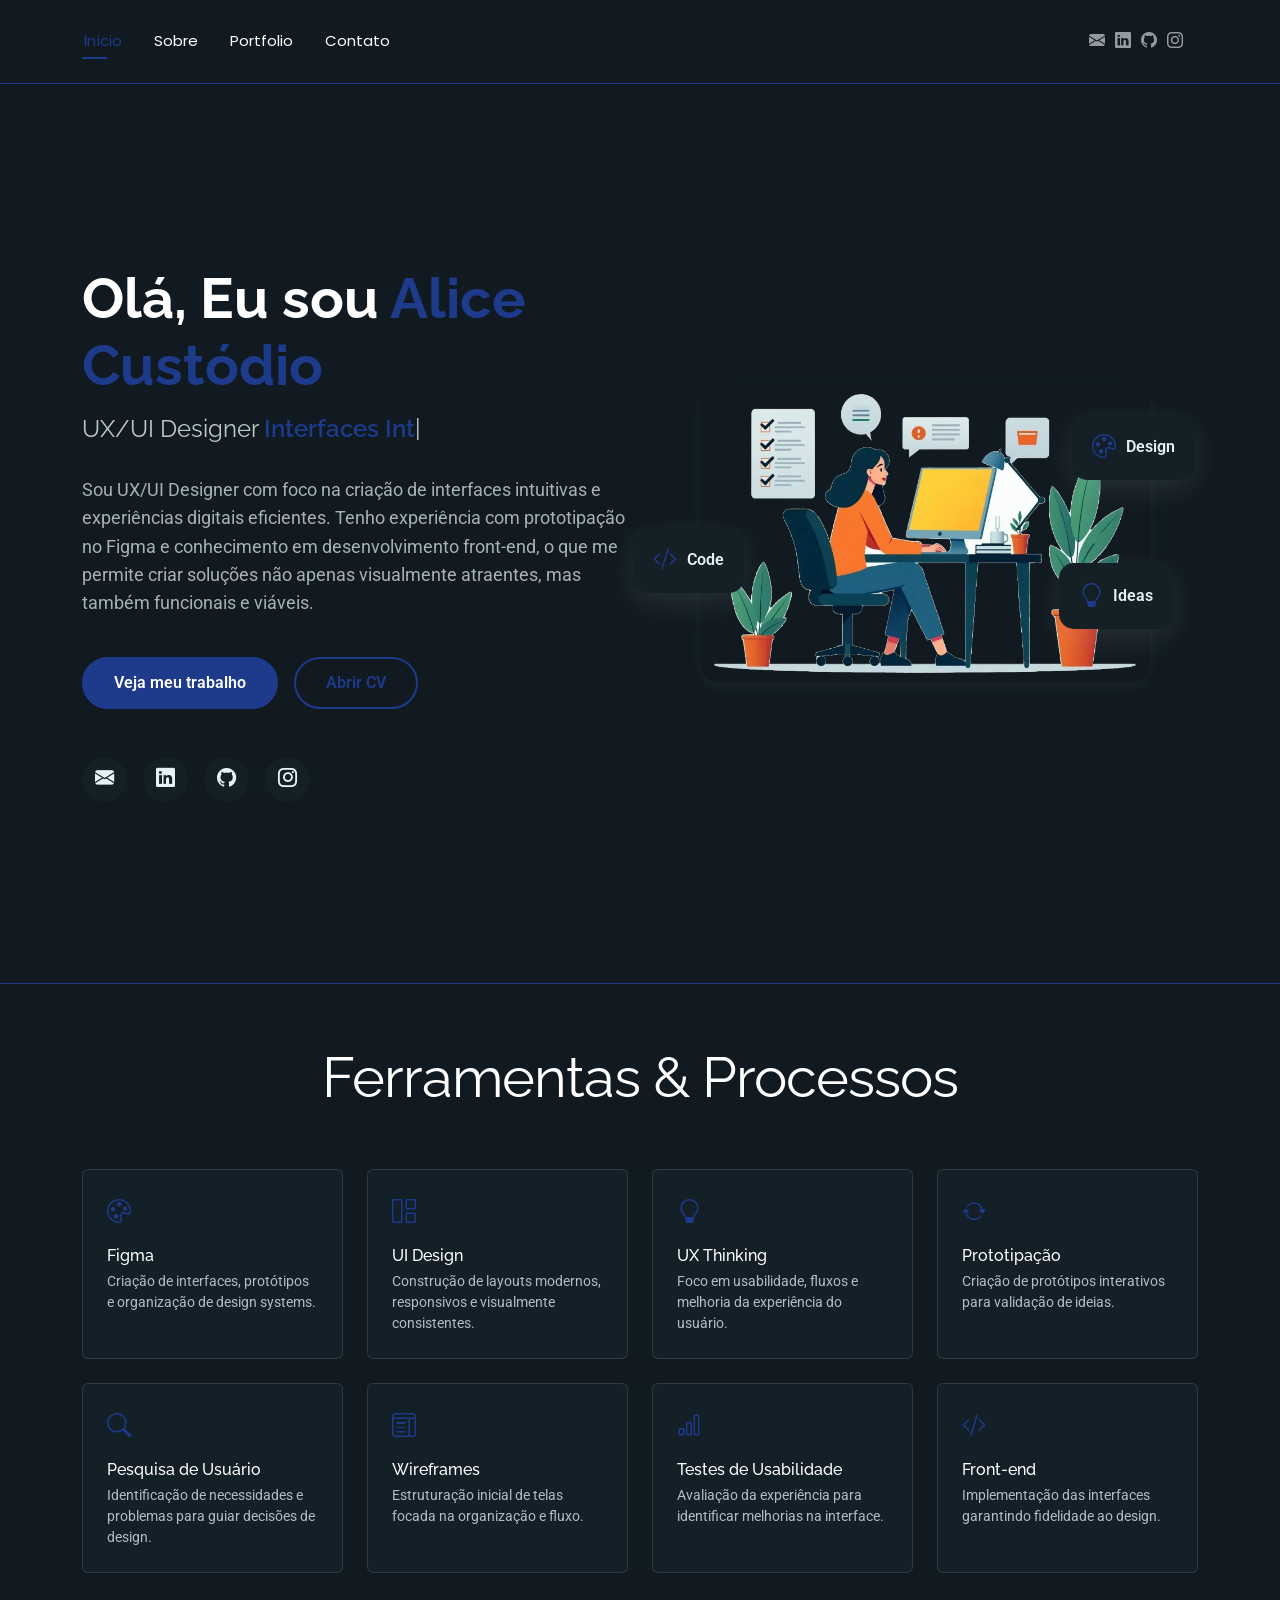
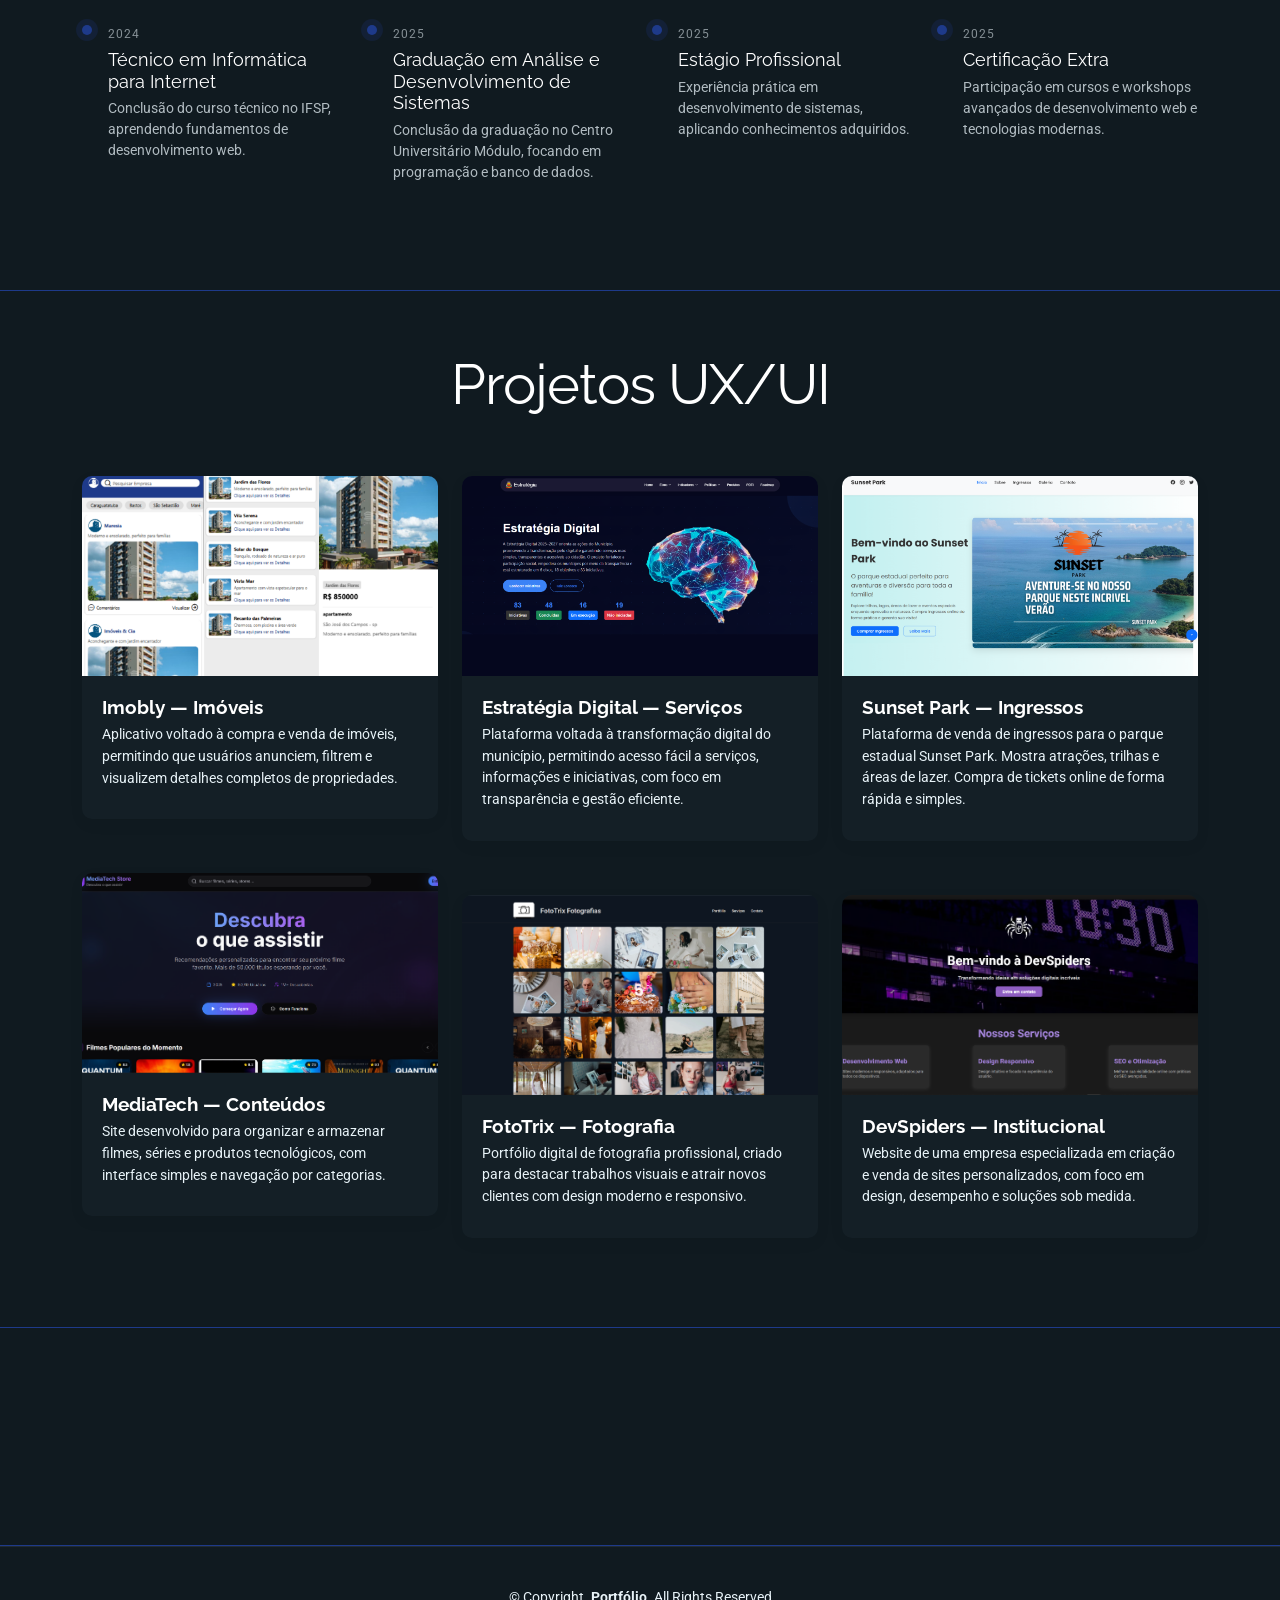
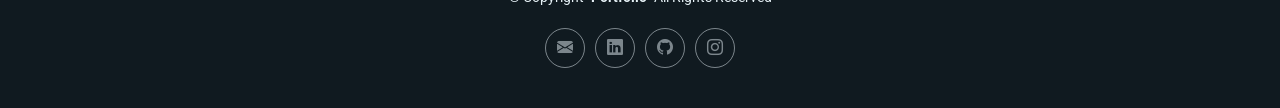
==== commit 57bfe9a6: "alteracoes para ux/ui design" ====
--- a/index.html
+++ b/index.html
@@ -69,9 +69,9 @@
           <div class="col-lg-6 order-2 order-lg-1">
             <div class="hero-content">
               <h1 data-aos="fade-up" data-aos-delay="200">Olá, Eu sou <span class="highlight">Alice Custódio</span></h1>
-              <h2 data-aos="fade-up" data-aos-delay="300">Desenvolvedora <span class="typed"
-                  data-typed-items="Front-End, Mobile, Web"></span></h2>
-              <p data-aos="fade-up" data-aos-delay="400">Sou Alice Custódio, desenvolvedora Front-End e Mobile com experiência em HTML, CSS, JavaScript, React.js, React Native, Node.js e bancos de dados MySQL/Prisma. Já desenvolvi projetos como Estratégia Digital, Imobly, MediaTech, FotoTrix e DevSpiders, unindo design e funcionalidade para criar experiências digitais modernas e eficientes.</p>
+              <h2 data-aos="fade-up" data-aos-delay="300">UX/UI Designer <span class="typed"
+                  data-typed-items="Interfaces Intuitivas, Experiência do Usuário, Design de Produtos"></span></h2>
+              <p data-aos="fade-up" data-aos-delay="400">Sou UX/UI Designer com foco na criação de interfaces intuitivas e experiências digitais eficientes. Tenho experiência com prototipação no Figma e conhecimento em desenvolvimento front-end, o que me permite criar soluções não apenas visualmente atraentes, mas também funcionais e viáveis.</p>
               <div class="hero-actions" data-aos="fade-up" data-aos-delay="500">
                 <a href="#portfolio" class="btn btn-primary">Veja meu trabalho</a>
                 <a href="assets/files/Alice Custódio - CV .pdf" download class="btn btn-outline">Abrir CV</a>
@@ -117,7 +117,7 @@
 
       <!-- Section Title -->
       <div class="container section-title" data-aos="fade-up">
-        <h2>Linguagens e Ferramentas</h2>
+        <h2>Ferramentas & Processos</h2>
       </div><!-- End Section Title -->
 
       <div class="container" data-aos="fade-up" data-aos-delay="100">
@@ -128,65 +128,65 @@
             <!-- Card 1 -->
             <div class="col-6 col-md-4 col-lg-3" data-aos="fade-up" data-aos-delay="120">
               <div class="skill-item">
-                <i class="bi bi-file-code"></i>
-                <h3>HTML</h3>
-                <p>Estruturação de páginas web semânticas.</p>
+                <i class="bi bi-palette"></i>
+                <h3>Figma</h3>
+                <p>Criação de interfaces, protótipos e organização de design systems.</p>
               </div>
             </div>
             <!-- Card 2 -->
             <div class="col-6 col-md-4 col-lg-3" data-aos="fade-up" data-aos-delay="180">
               <div class="skill-item">
-                <i class="bi bi-paint-bucket"></i>
-                <h3>CSS</h3>
-                <p>Estilização e design moderno de layouts responsivos.</p>
+                <i class="bi bi-grid-1x2"></i>
+                <h3>UI Design</h3>
+                <p>Construção de layouts modernos, responsivos e visualmente consistentes.</p>
               </div>
             </div>
             <!-- Card 3 -->
             <div class="col-6 col-md-4 col-lg-3" data-aos="fade-up" data-aos-delay="240">
               <div class="skill-item">
-                <i class="bi bi-code-slash"></i>
-                <h3>JavaScript</h3>
-                <p>Programação interativa e dinâmica para web e apps.</p>
+                <i class="bi bi-lightbulb"></i>
+                <h3>UX Thinking</h3>
+                <p>Foco em usabilidade, fluxos e melhoria da experiência do usuário.</p>
               </div>
             </div>
             <!-- Card 4 -->
             <div class="col-6 col-md-4 col-lg-3" data-aos="fade-up" data-aos-delay="300">
               <div class="skill-item">
-                <i class="bi bi-bootstrap"></i>
-                <h3>Bootstrap</h3>
-                <p>Criação de layouts modernos com componentes prontos.</p>
+                <i class="bi bi-arrow-repeat"></i>
+                <h3>Prototipação</h3>
+                <p>Criação de protótipos interativos para validação de ideias.</p>
               </div>
             </div>
             <!-- Card 5 -->
             <div class="col-6 col-md-4 col-lg-3" data-aos="fade-up" data-aos-delay="360">
               <div class="skill-item">
-                <i class="bi bi-file-earmark-code"></i>
-                <h3>React.js</h3>
-                <p>Desenvolvimento de interfaces interativas e modernas.</p>
+                <i class="bi bi-search"></i>
+                <h3>Pesquisa de Usuário</h3>
+                <p>Identificação de necessidades e problemas para guiar decisões de design.</p>
               </div>
             </div>
             <!-- Card 6 -->
             <div class="col-6 col-md-4 col-lg-3" data-aos="fade-up" data-aos-delay="420">
               <div class="skill-item">
-                <i class="bi bi-terminal"></i>
-                <h3>Node.js</h3>
-                <p>Backend eficiente e escalável para aplicações web.</p>
+                <i class="bi bi-layout-text-window"></i>
+                <h3>Wireframes</h3>
+                <p>Estruturação inicial de telas focada na organização e fluxo.</p>
               </div>
             </div>
             <!-- Card 7 -->
             <div class="col-6 col-md-4 col-lg-3" data-aos="fade-up" data-aos-delay="480">
               <div class="skill-item">
-                <i class="bi bi-phone"></i>
-                <h3>React Native</h3>
-                <p>Criação de aplicativos móveis para Android e iOS.</p>
+                <i class="bi bi-bar-chart"></i>
+                <h3>Testes de Usabilidade</h3>
+                <p>Avaliação da experiência para identificar melhorias na interface.</p>
               </div>
             </div>
             <!-- Card 8 -->
             <div class="col-6 col-md-4 col-lg-3" data-aos="fade-up" data-aos-delay="540">
               <div class="skill-item">
-                <i class="bi bi-database"></i>
-                <h3>MySQL / Prisma</h3>
-                <p>Gerenciamento e modelagem de banco de dados relacionais.</p>
+                <i class="bi bi-code-slash"></i>
+                <h3>Front-end</h3>
+                <p>Implementação das interfaces garantindo fidelidade ao design.</p>
               </div>
             </div>
           </div>
@@ -243,7 +243,7 @@
 
       <!-- Section Title -->
       <div class="container section-title" data-aos="fade-up">
-        <h2>Projetos</h2>
+        <h2>Projetos UX/UI</h2>
       </div>
       <!-- End Section Title -->
 
@@ -259,7 +259,7 @@
                   <div class="portfolio-overlay">
 
                     <a href="assets/img/projeto1/home.png" class="glightbox portfolio-lightbox" data-gallery="projeto-1">
-                      <i class="bi bi-plus"></i>
+                      <i class="bi bi-eye"></i>
                     </a>
 
                     <a href="assets/img/projeto1/catalogo.png" class="glightbox portfolio-lightbox" data-gallery="projeto-1"></a>
@@ -276,7 +276,7 @@
                   </div>
                 </div>
                 <div class="portfolio-info">
-                  <h4>Imobly</h4>
+                  <h4>Imobly — Imóveis</h4>
                   <p>Aplicativo voltado à compra e venda de imóveis, permitindo que usuários anunciem, filtrem e visualizem detalhes completos de propriedades.</p>
                 </div>
               </div>
@@ -288,7 +288,7 @@
                   <img src="assets/img/projeto2/estrategia.png" alt="Portfolio Item" class="img-fluid">
                   <div class="portfolio-overlay">
 
-                    <a href="assets/img/projeto2/estrategia.png" class="glightbox portfolio-lightbox" data-gallery="projeto-2"><i class="bi bi-plus"></i></a>
+                    <a href="assets/img/projeto2/estrategia.png" class="glightbox portfolio-lightbox" data-gallery="projeto-2"><i class="bi bi-eye"></i></a>
 
                     <a href="assets/img/projeto2/estrategia1.png" class="glightbox portfolio-lightbox" data-gallery="projeto-2"></a>
                     <a href="assets/img/projeto2/estrategia2.png" class="glightbox portfolio-lightbox" data-gallery="projeto-2"></a>
@@ -301,7 +301,7 @@
                   </div>
                 </div>
                 <div class="portfolio-info">
-                  <h4>Estratégia Digital</h4>
+                  <h4>Estratégia Digital — Serviços</h4>
                   <p>Plataforma voltada à transformação digital do município, permitindo acesso fácil a serviços, informações e iniciativas, com foco em transparência e gestão eficiente.</p>
                 </div>
               </div>
@@ -313,7 +313,7 @@
                   <img src="assets/img/projeto6/sunset.PNG" alt="Portfolio Item" class="img-fluid">
                   <div class="portfolio-overlay">
 
-                    <a href="assets/img/projeto6/sunset.PNG" class="glightbox portfolio-lightbox" data-gallery="projeto-6"><i class="bi bi-plus"></i></a>
+                    <a href="assets/img/projeto6/sunset.PNG" class="glightbox portfolio-lightbox" data-gallery="projeto-6"><i class="bi bi-eye"></i></a>
 
                     <a href="assets/img/projeto6/sunset1.PNG" class="glightbox portfolio-lightbox" data-gallery="projeto-6"></a>
                     <a href="assets/img/projeto6/sunset2.PNG" class="glightbox portfolio-lightbox" data-gallery="projeto-6"></a>
@@ -324,7 +324,7 @@
                   </div>
                 </div>
                 <div class="portfolio-info">
-                  <h4>Sunset Park</h4>
+                  <h4>Sunset Park — Ingressos</h4>
                   <p>Plataforma de venda de ingressos para o parque estadual Sunset Park. Mostra atrações, trilhas e áreas de lazer. Compra de tickets online de forma rápida e simples.</p>
                 </div>
               </div>
@@ -337,7 +337,7 @@
                   <div class="portfolio-overlay">
 
                     <a href="assets/img/projeto3/mediatech.png" class="glightbox portfolio-lightbox"
-                      data-gallery="projeto-3"><i class="bi bi-plus"></i></a>
+                      data-gallery="projeto-3"><i class="bi bi-eye"></i></a>
 
                     <a href="assets/img/projeto3/mediatech1.png" class="glightbox portfolio-lightbox" data-gallery="projeto-3"></a>
                     <a href="assets/img/projeto3/mediatech2.png" class="glightbox portfolio-lightbox" data-gallery="projeto-3"></a>
@@ -347,7 +347,7 @@
                   </div>
                 </div>
                 <div class="portfolio-info">
-                  <h4>MediaTech</h4>
+                  <h4>MediaTech — Conteúdos</h4>
                   <p>Site desenvolvido para organizar e armazenar filmes, séries e produtos tecnológicos, com interface simples e navegação por categorias.</p>
                 </div>
               </div>
@@ -360,7 +360,7 @@
                   <div class="portfolio-overlay">
 
                     <a href="assets/img/projeto4/fototrix.png" class="glightbox portfolio-lightbox"
-                      data-gallery="projeto-4"><i class="bi bi-plus"></i></a>
+                      data-gallery="projeto-4"><i class="bi bi-eye"></i></a>
 
                     <a href="assets/img/projeto4/fototrix1.png" class="glightbox portfolio-lightbox" data-gallery="projeto-4"></a>
                     <a href="assets/img/projeto4/fototrix2.png" class="glightbox portfolio-lightbox" data-gallery="projeto-4"></a>
@@ -374,7 +374,7 @@
                   </div>
                 </div>
                 <div class="portfolio-info">
-                  <h4>FotoTrix</h4>
+                  <h4>FotoTrix — Fotografia</h4>
                   <p>Portfólio digital de fotografia profissional, criado para destacar trabalhos visuais e atrair novos clientes com design moderno e responsivo.</p>
                 </div>
               </div>
@@ -386,7 +386,7 @@
                   <img src="assets/img/projeto5/devspiders.png" alt="Portfolio Item" class="img-fluid">
                   <div class="portfolio-overlay">
 
-                    <a href="assets/img/projeto5/devspiders.png" class="glightbox portfolio-lightbox" data-gallery="projeto-5"><i class="bi bi-plus"></i></a>
+                    <a href="assets/img/projeto5/devspiders.png" class="glightbox portfolio-lightbox" data-gallery="projeto-5"><i class="bi bi-eye"></i></a>
 
                     <a href="assets/img/projeto5/devspiders1.png" class="glightbox portfolio-lightbox" data-gallery="projeto-5"></a>
                     <a href="assets/img/projeto5/devspiders2.png" class="glightbox portfolio-lightbox" data-gallery="projeto-5"></a>
@@ -396,7 +396,7 @@
                   </div>
                 </div>
                 <div class="portfolio-info">
-                  <h4>DevSpiders</h4>
+                  <h4>DevSpiders — Institucional</h4>
                   <p>Website de uma empresa especializada em criação e venda de sites personalizados, com foco em design, desempenho e soluções sob medida.</p>
                 </div>
               </div>
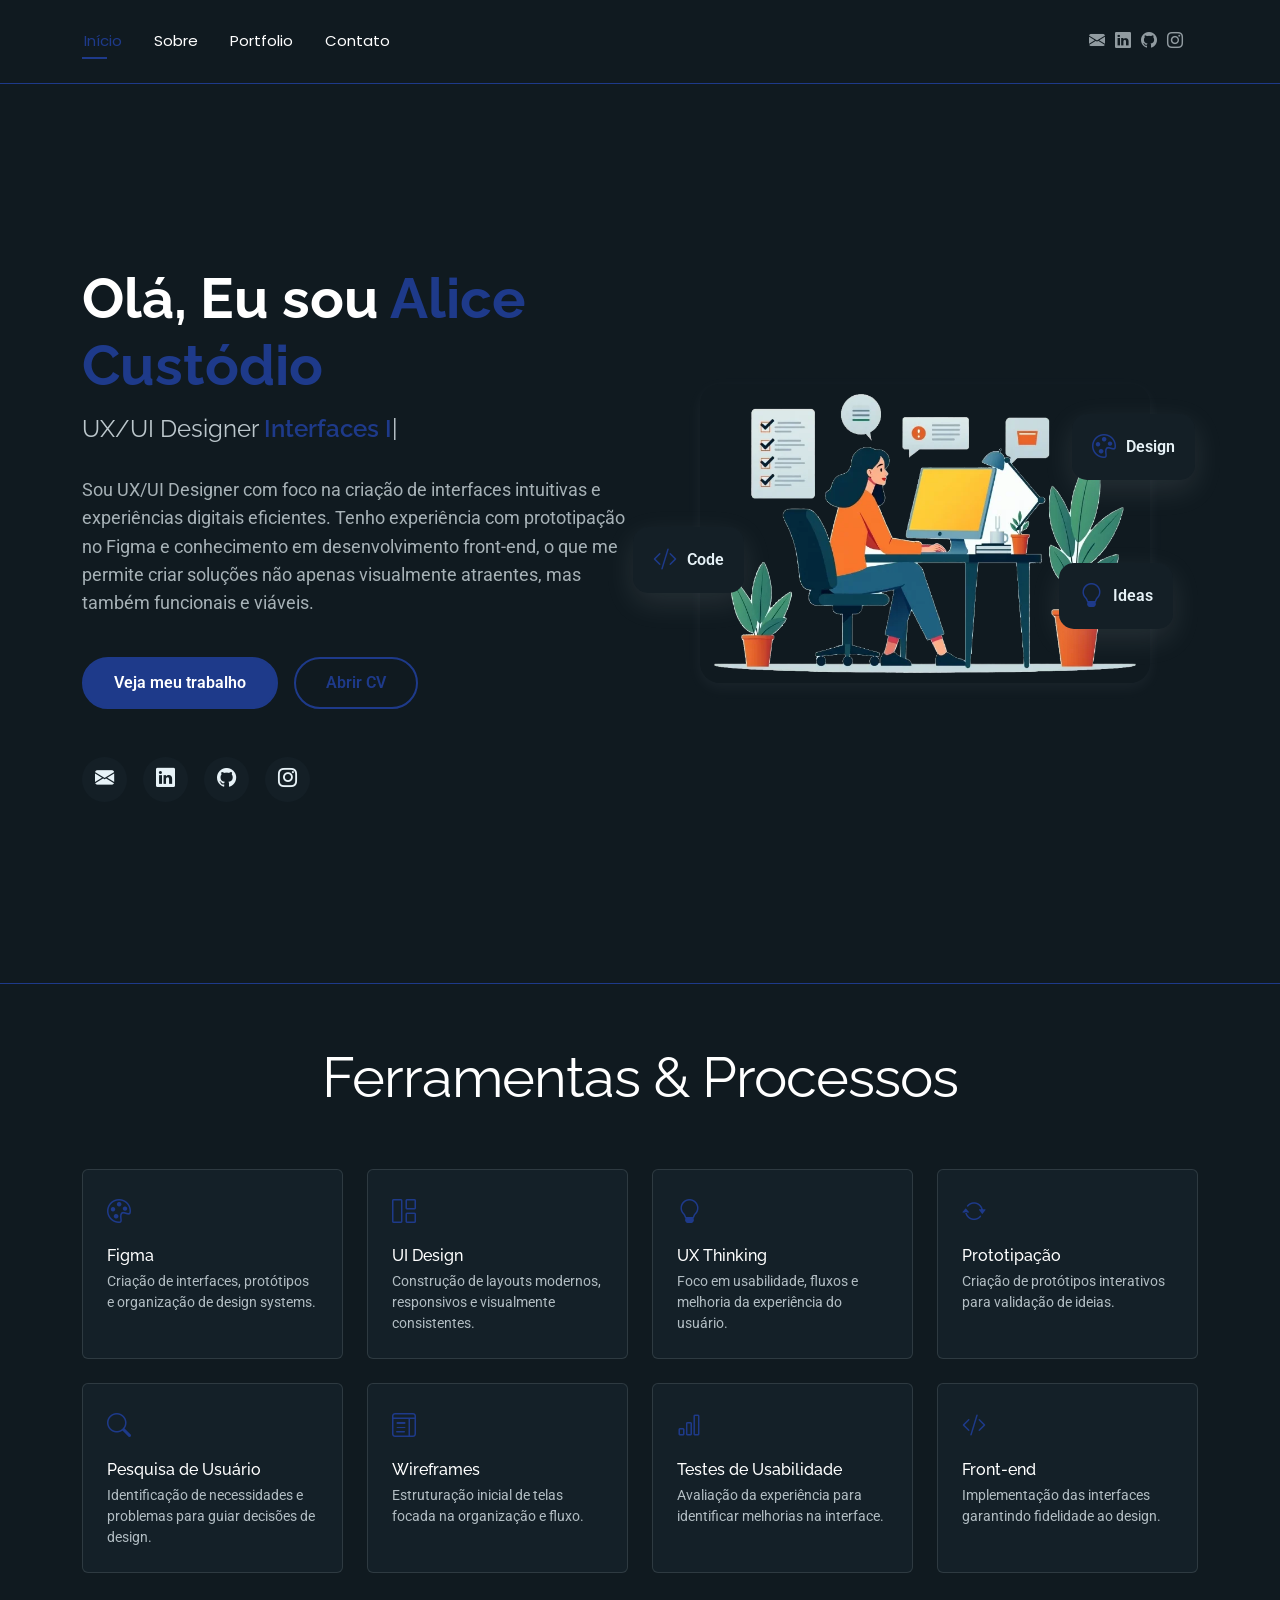
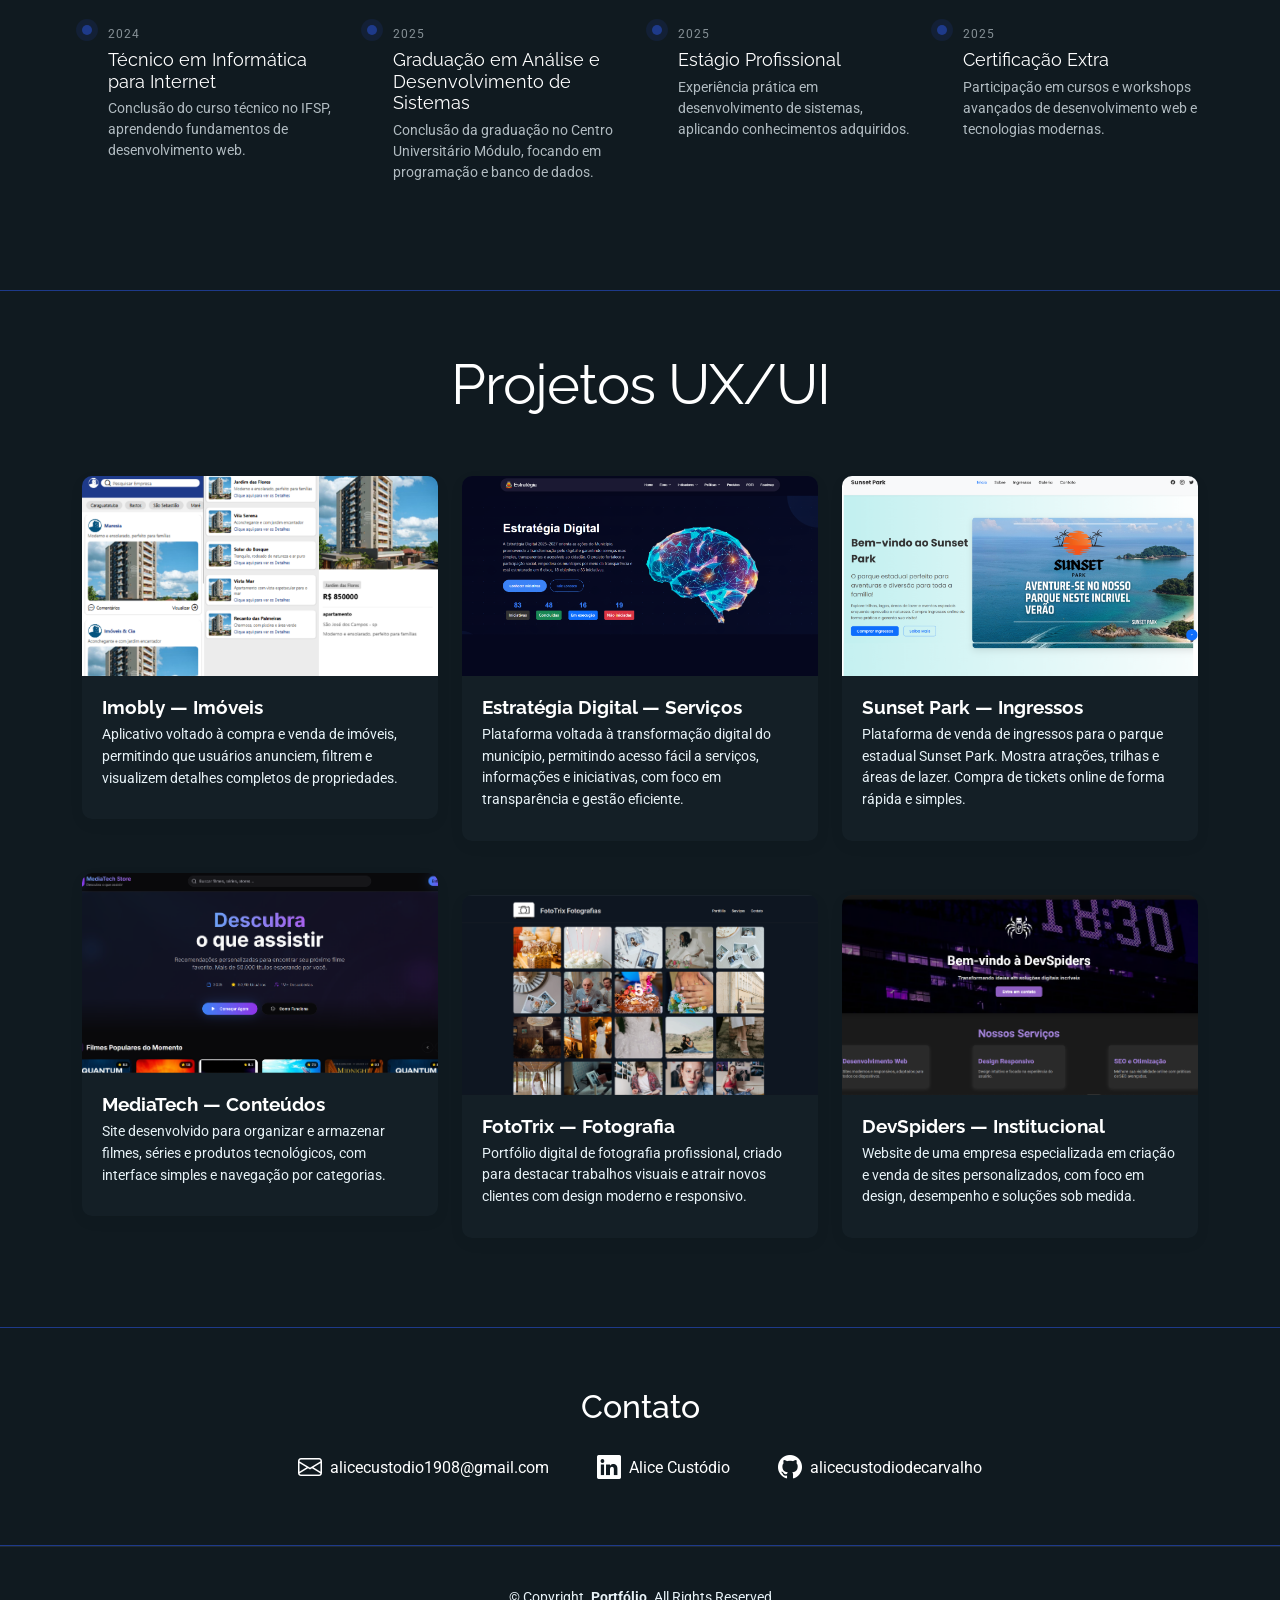
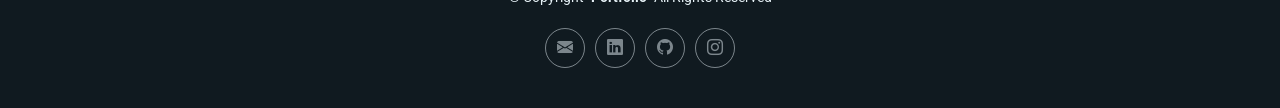
==== commit 100064e6: "alteracao curriculo" ====
--- a/index.html
+++ b/index.html
@@ -74,7 +74,7 @@
               <p data-aos="fade-up" data-aos-delay="400">Sou UX/UI Designer com foco na criação de interfaces intuitivas e experiências digitais eficientes. Tenho experiência com prototipação no Figma e conhecimento em desenvolvimento front-end, o que me permite criar soluções não apenas visualmente atraentes, mas também funcionais e viáveis.</p>
               <div class="hero-actions" data-aos="fade-up" data-aos-delay="500">
                 <a href="#portfolio" class="btn btn-primary">Veja meu trabalho</a>
-                <a href="assets/files/Alice Custódio - CV .pdf" download class="btn btn-outline">Abrir CV</a>
+                <a href="assets/files/AliceCustodio-CV1.pdf" download class="btn btn-outline">Abrir CV</a>
               </div>
               <div class="social-links" data-aos="fade-up" data-aos-delay="600">
                 <a href="mailto:alicecustodio1908@gmail.com"><i class="bi bi-envelope-fill"></i></a>
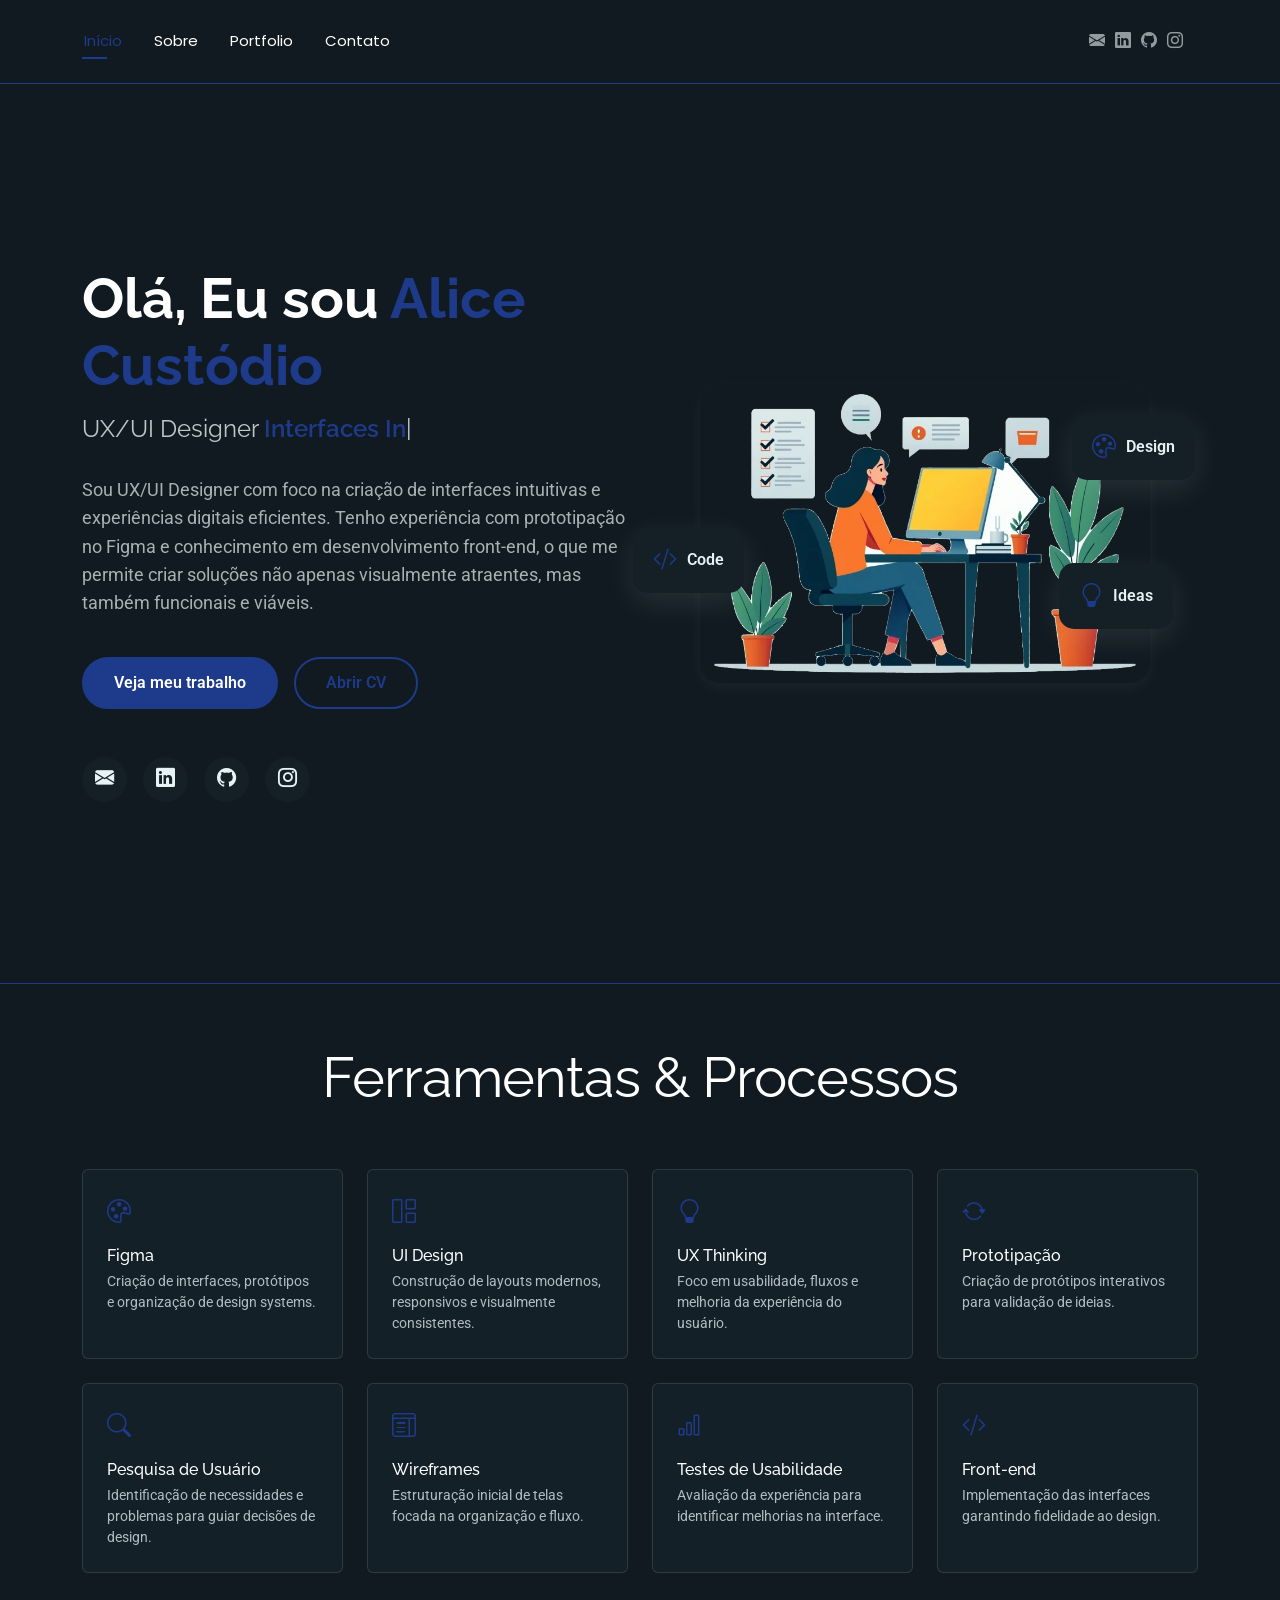
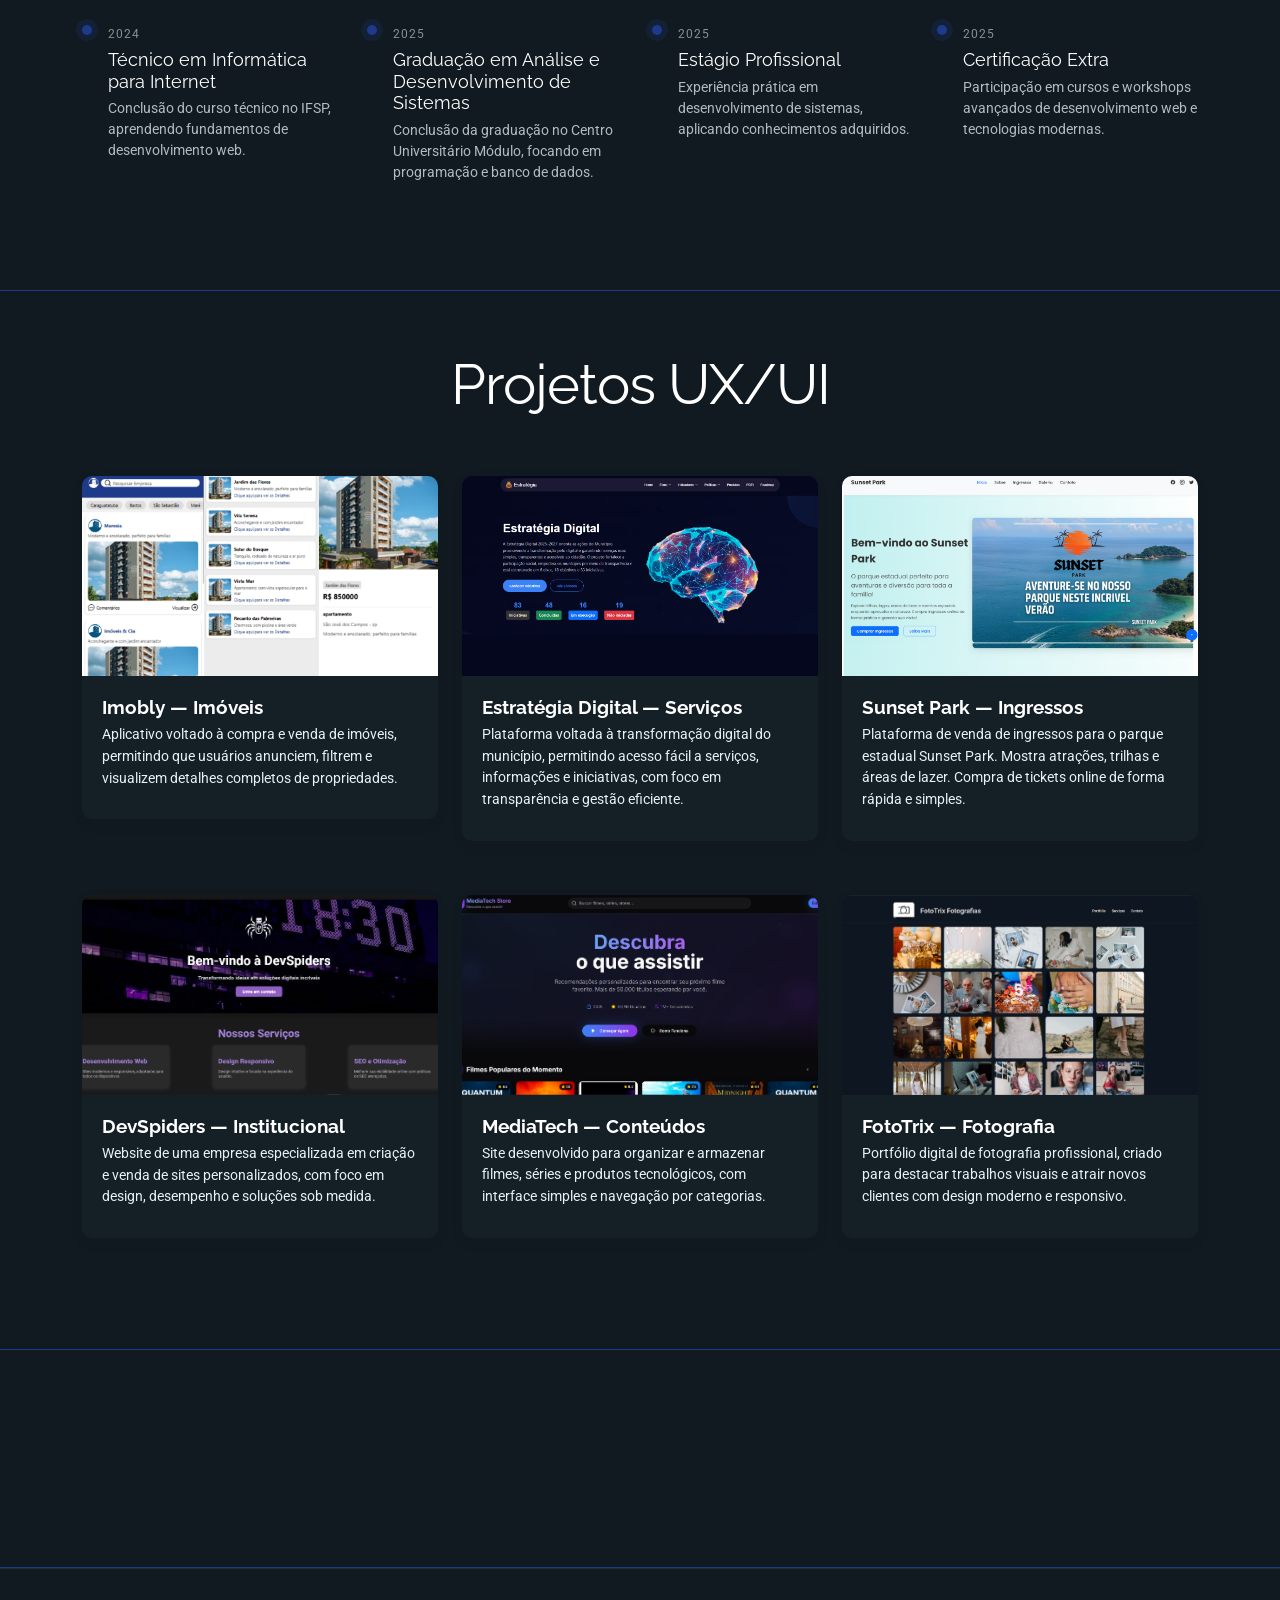
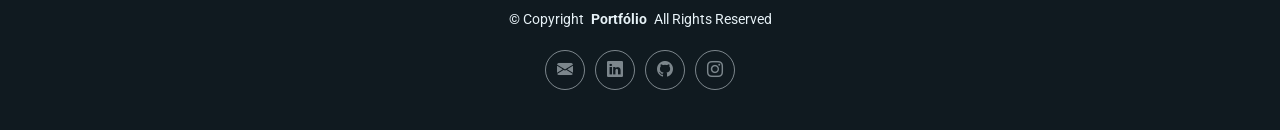
==== commit be873b76: "curriculo" ====
--- a/index.html
+++ b/index.html
@@ -74,7 +74,7 @@
               <p data-aos="fade-up" data-aos-delay="400">Sou UX/UI Designer com foco na criação de interfaces intuitivas e experiências digitais eficientes. Tenho experiência com prototipação no Figma e conhecimento em desenvolvimento front-end, o que me permite criar soluções não apenas visualmente atraentes, mas também funcionais e viáveis.</p>
               <div class="hero-actions" data-aos="fade-up" data-aos-delay="500">
                 <a href="#portfolio" class="btn btn-primary">Veja meu trabalho</a>
-                <a href="assets/files/AliceCustodio-CV1.pdf" download class="btn btn-outline">Abrir CV</a>
+                <a href="assets/AliceCustodio-CV1.pdf" download class="btn btn-outline">Abrir CV</a>
               </div>
               <div class="social-links" data-aos="fade-up" data-aos-delay="600">
                 <a href="mailto:alicecustodio1908@gmail.com"><i class="bi bi-envelope-fill"></i></a>
